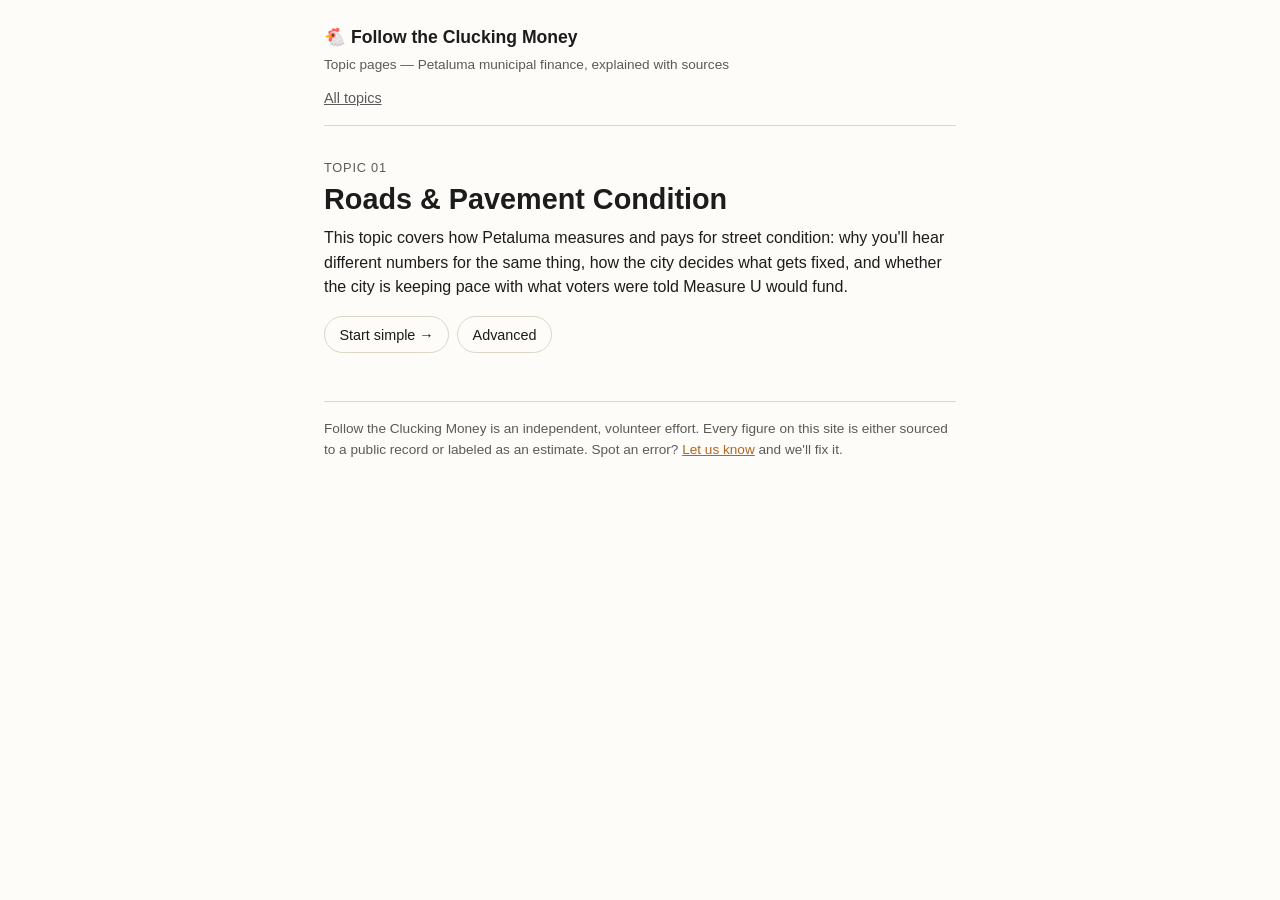
==== roads/index.html @ aefa9249 "Scaffold roads topic page (start-simple + advanced)" ====
<!DOCTYPE html>
<html lang="en">
<head>
<meta charset="UTF-8">
<meta name="viewport" content="width=device-width, initial-scale=1">
<title>Roads &amp; Pavement Condition — Follow the Clucking Money</title>
<meta name="description" content="Petaluma's road and pavement-condition finances, explained with sources.">
<link rel="stylesheet" href="../assets/style.css">
</head>
<body>
<div class="page">

  <header class="site-header">
    <a class="brand" href="../index.html">🐔 Follow the Clucking Money</a>
    <span class="kicker">Topic pages — Petaluma municipal finance, explained with sources</span>
    <nav class="crumbs"><a href="../index.html">All topics</a></nav>
  </header>

  <main>
    <div class="topic-label">Topic 01</div>
    <h1>Roads &amp; Pavement Condition</h1>

    <p>
      This topic covers how Petaluma measures and pays for street condition:
      why you'll hear different numbers for the same thing, how the city
      decides what gets fixed, and whether the city is keeping pace with
      what voters were told Measure U would fund.
    </p>

    <div class="version-toggle">
      <a href="start-simple.html">Start simple →</a>
      <a href="advanced.html">Advanced</a>
    </div>

    <!-- ============================================================
         Optional: short outline / table of contents for this topic,
         mirroring the section list in start-simple.html and
         advanced.html, once that content exists.
    ============================================================= -->

  </main>

  <footer class="site-footer">
    <p>
      Follow the Clucking Money is an independent, volunteer effort.
      Every figure on this site is either sourced to a public record or
      labeled as an estimate. Spot an error?
      <a href="[SOURCE: contact link/email]">Let us know</a> and we'll fix it.
    </p>
  </footer>

</div>
</body>
</html>
---- assets/style.css ----
/* Follow the Clucking Money — shared site styles
   Plain CSS, no framework. Keep it simple enough that anyone
   can open this file and tweak a color or spacing value. */

:root {
  --bg: #fdfcf9;
  --bg-alt: #f4f1ea;
  --text: #1c1c1c;
  --text-muted: #5a5a5a;
  --accent: #b3651e;
  --border: #ddd6c8;
  --max-width: 42rem;
}

@media (prefers-color-scheme: dark) {
  :root {
    --bg: #16171a;
    --bg-alt: #1e2024;
    --text: #eceae5;
    --text-muted: #a7a49b;
    --accent: #e0985a;
    --border: #33353a;
  }
}

* {
  box-sizing: border-box;
}

html {
  -webkit-text-size-adjust: 100%;
}

body {
  margin: 0;
  padding: 0;
  background: var(--bg);
  color: var(--text);
  font-family: -apple-system, BlinkMacSystemFont, "Segoe UI", Helvetica, Arial, sans-serif;
  line-height: 1.55;
}

/* ---- Layout ---- */

.page {
  max-width: var(--max-width);
  margin: 0 auto;
  padding: 1.5rem 1.25rem 4rem;
}

header.site-header {
  border-bottom: 1px solid var(--border);
  margin-bottom: 2rem;
  padding-bottom: 1rem;
}

header.site-header .brand {
  font-weight: 700;
  font-size: 1.1rem;
  text-decoration: none;
  color: var(--text);
}

header.site-header .kicker {
  display: block;
  font-size: 0.85rem;
  color: var(--text-muted);
  margin-top: 0.15rem;
}

nav.crumbs {
  margin-top: 0.75rem;
  font-size: 0.9rem;
}

nav.crumbs a {
  color: var(--text-muted);
}

/* ---- Typography ---- */

h1, h2, h3, h4 {
  line-height: 1.25;
  font-weight: 700;
}

h1 {
  font-size: 1.8rem;
  margin: 0 0 0.5rem;
}

h2 {
  font-size: 1.3rem;
  margin: 2.25rem 0 0.75rem;
}

h3 {
  font-size: 1.05rem;
  margin: 1.5rem 0 0.5rem;
}

p {
  margin: 0 0 1rem;
}

a {
  color: var(--accent);
}

.topic-label {
  text-transform: uppercase;
  letter-spacing: 0.06em;
  font-size: 0.8rem;
  color: var(--text-muted);
  margin-bottom: 0.25rem;
}

hr.divider {
  border: none;
  border-top: 1px solid var(--border);
  margin: 2.5rem 0;
}

/* ---- Stat callouts ---- */

.stats {
  display: flex;
  flex-wrap: wrap;
  gap: 1rem;
  margin: 1.5rem 0;
}

.stat {
  flex: 1 1 12rem;
  background: var(--bg-alt);
  border: 1px solid var(--border);
  border-radius: 6px;
  padding: 1rem;
}

.stat .value {
  font-size: 1.6rem;
  font-weight: 700;
  color: var(--accent);
  display: block;
}

.stat .label {
  font-size: 0.9rem;
  color: var(--text-muted);
}

/* ---- Q&A / challenge blocks ---- */

.challenge {
  background: var(--bg-alt);
  border-left: 3px solid var(--accent);
  padding: 1rem 1.25rem;
  margin: 1.5rem 0;
  border-radius: 0 6px 6px 0;
}

.challenge .question {
  font-weight: 700;
  margin-bottom: 0.5rem;
}

/* ---- Tables ---- */

table {
  width: 100%;
  border-collapse: collapse;
  margin: 1rem 0 1.5rem;
  font-size: 0.95rem;
}

th, td {
  text-align: left;
  padding: 0.5rem 0.6rem;
  border-bottom: 1px solid var(--border);
}

th {
  color: var(--text-muted);
  font-weight: 600;
}

/* ---- Buttons / nav links between versions ---- */

.version-toggle {
  display: flex;
  gap: 0.5rem;
  margin: 1rem 0 0.5rem;
}

.version-toggle a {
  display: inline-block;
  padding: 0.4rem 0.9rem;
  border: 1px solid var(--border);
  border-radius: 999px;
  text-decoration: none;
  font-size: 0.9rem;
  color: var(--text);
}

.version-toggle a.active {
  background: var(--accent);
  border-color: var(--accent);
  color: #fff;
}

/* ---- Topic index cards (landing pages) ---- */

.topic-card {
  border: 1px solid var(--border);
  border-radius: 6px;
  padding: 1.25rem;
  margin-bottom: 1rem;
}

.topic-card h3 {
  margin-top: 0;
}

.topic-card .links {
  margin-top: 0.75rem;
  font-size: 0.9rem;
}

.topic-card .links a {
  margin-right: 1rem;
}

/* ---- Source placeholders ---- */

.source {
  font-size: 0.85rem;
  color: var(--text-muted);
  font-style: italic;
}

/* ---- Footer ---- */

footer.site-footer {
  border-top: 1px solid var(--border);
  margin-top: 3rem;
  padding-top: 1rem;
  font-size: 0.85rem;
  color: var(--text-muted);
}

@media (max-width: 480px) {
  h1 {
    font-size: 1.5rem;
  }
  .stats {
    flex-direction: column;
  }
}
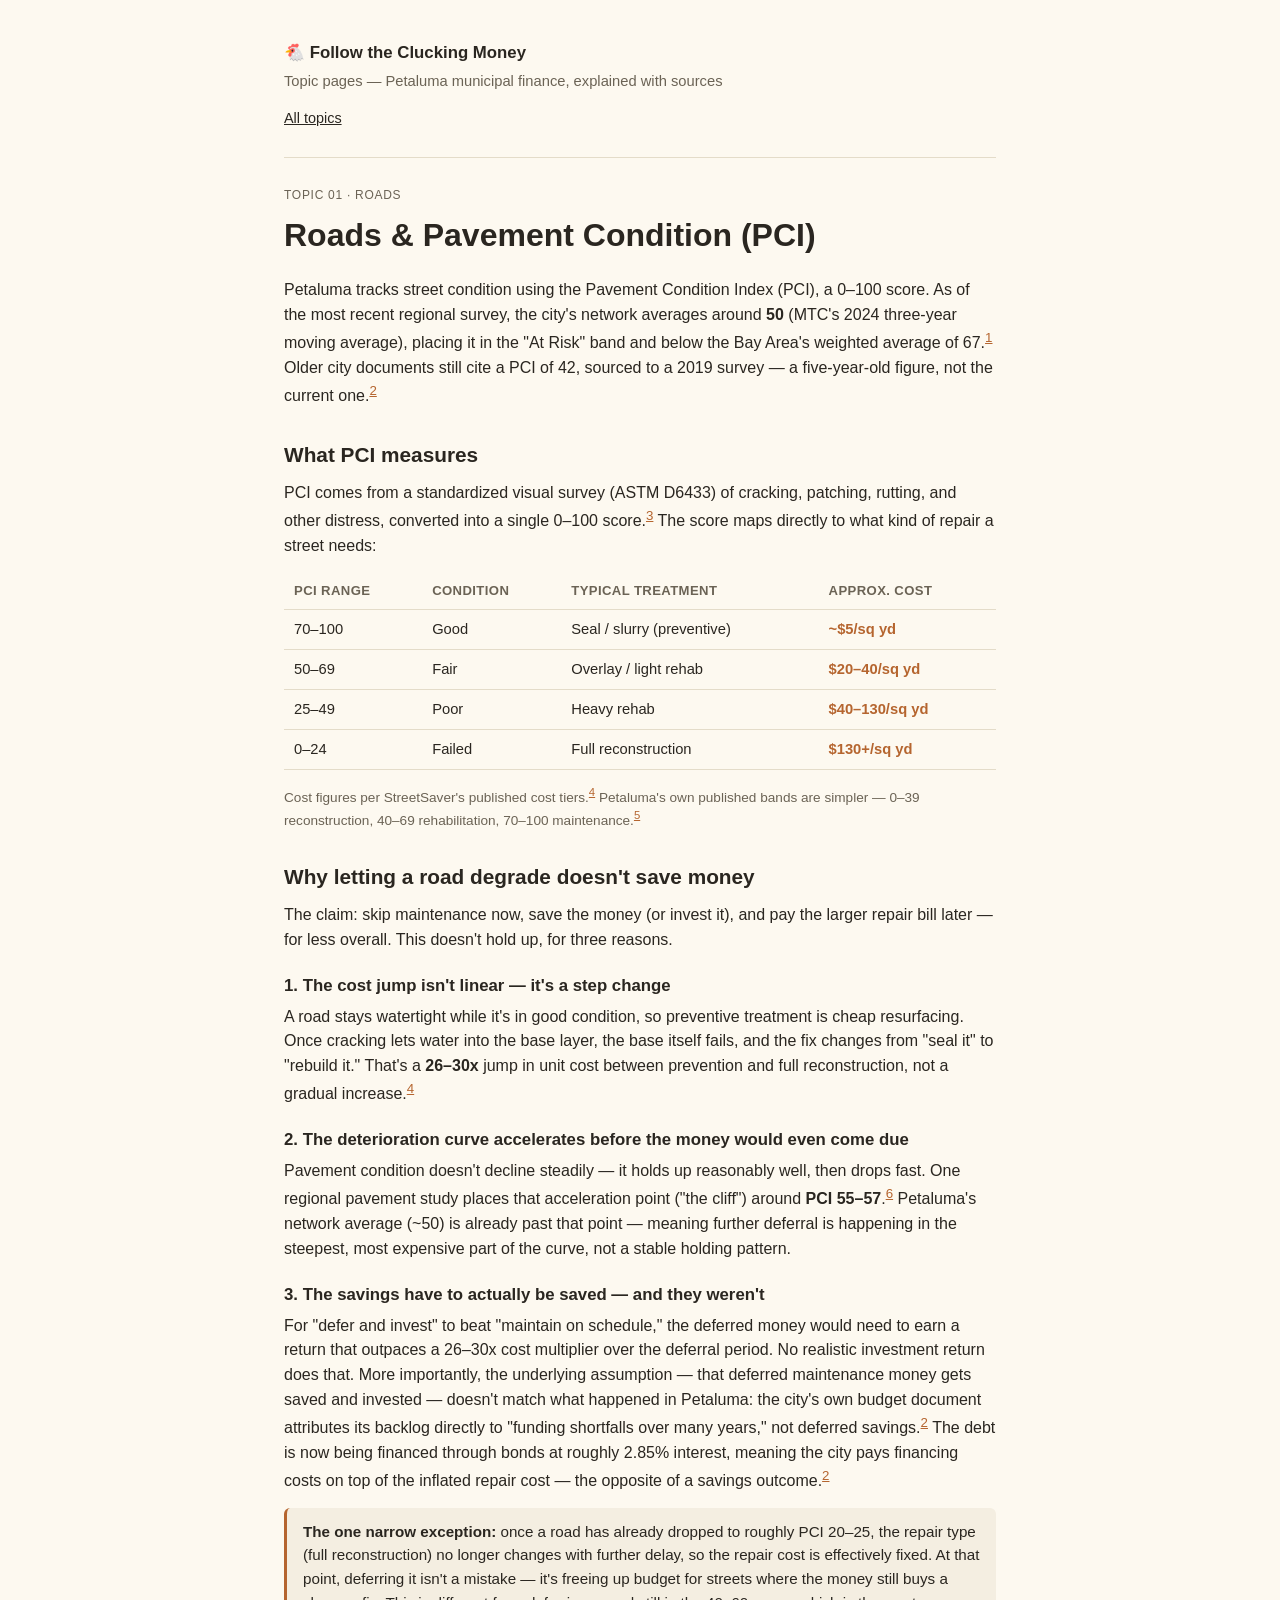
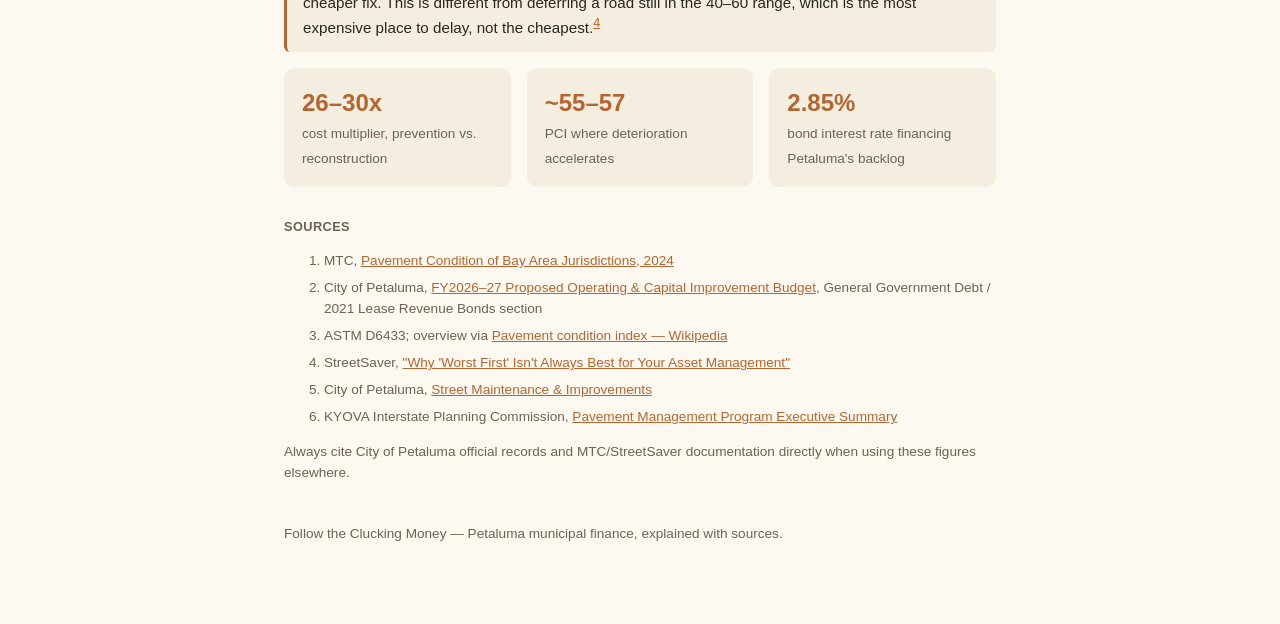
==== commit 147d3801: "Replace roads overview with drafted PCI content and sources" ====
--- a/roads/index.html
+++ b/roads/index.html
@@ -2,52 +2,153 @@
 <html lang="en">
 <head>
 <meta charset="UTF-8">
-<meta name="viewport" content="width=device-width, initial-scale=1">
-<title>Roads &amp; Pavement Condition — Follow the Clucking Money</title>
-<meta name="description" content="Petaluma's road and pavement-condition finances, explained with sources.">
-<link rel="stylesheet" href="../assets/style.css">
+<meta name="viewport" content="width=device-width, initial-scale=1.0">
+<title>Roads &amp; PCI — Follow the Clucking Money</title>
+<style>
+  :root {
+    --bg: #fdf9f0;
+    --card: #f4eee1;
+    --ink: #2a2620;
+    --sub: #6b6355;
+    --accent: #b5652f;
+    --line: #e4dcc9;
+  }
+  * { box-sizing: border-box; }
+  body {
+    margin: 0;
+    background: var(--bg);
+    color: var(--ink);
+    font-family: -apple-system, "Segoe UI", Helvetica, Arial, sans-serif;
+    line-height: 1.55;
+  }
+  .wrap { max-width: 760px; margin: 0 auto; padding: 40px 24px 80px; }
+  header.site {
+    font-weight: 700;
+    font-size: 1.05rem;
+    margin-bottom: 4px;
+  }
+  .tagline { color: var(--sub); font-size: 0.92rem; margin-bottom: 14px; }
+  nav.top { font-size: 0.9rem; margin-bottom: 24px; }
+  nav.top a { color: var(--ink); }
+  hr { border: none; border-top: 1px solid var(--line); margin: 28px 0; }
+  .eyebrow {
+    text-transform: uppercase;
+    letter-spacing: 0.06em;
+    font-size: 0.75rem;
+    color: var(--sub);
+    margin-bottom: 6px;
+  }
+  h1 { font-size: 2rem; margin: 0 0 18px; }
+  h2 { font-size: 1.3rem; margin: 0 0 10px; }
+  h3 { font-size: 1.05rem; margin: 20px 0 6px; }
+  p { margin: 0 0 14px; }
+  section { margin-bottom: 30px; }
+  .stat-row { display: flex; gap: 16px; flex-wrap: wrap; margin: 16px 0; }
+  .stat {
+    background: var(--card);
+    border-radius: 10px;
+    padding: 16px 18px;
+    flex: 1 1 200px;
+  }
+  .stat .num { color: var(--accent); font-weight: 700; font-size: 1.5rem; display: block; }
+  .stat .label { font-size: 0.85rem; color: var(--sub); margin-top: 2px; }
+  table {
+    width: 100%;
+    border-collapse: collapse;
+    margin: 14px 0;
+    font-size: 0.92rem;
+  }
+  th, td {
+    text-align: left;
+    padding: 8px 10px;
+    border-bottom: 1px solid var(--line);
+  }
+  th { color: var(--sub); font-weight: 600; font-size: 0.82rem; text-transform: uppercase; letter-spacing: 0.03em; }
+  td.num { color: var(--accent); font-weight: 700; }
+  .callout {
+    background: var(--card);
+    border-left: 3px solid var(--accent);
+    border-radius: 6px;
+    padding: 12px 16px;
+    font-size: 0.95rem;
+    margin: 14px 0;
+  }
+  .sources {
+    font-size: 0.85rem;
+    color: var(--sub);
+  }
+  .sources li { margin-bottom: 6px; }
+  a { color: var(--accent); }
+  footer { margin-top: 40px; font-size: 0.85rem; color: var(--sub); }
+</style>
 </head>
 <body>
-<div class="page">
+<div class="wrap">
 
-  <header class="site-header">
-    <a class="brand" href="../index.html">🐔 Follow the Clucking Money</a>
-    <span class="kicker">Topic pages — Petaluma municipal finance, explained with sources</span>
-    <nav class="crumbs"><a href="../index.html">All topics</a></nav>
-  </header>
+<header class="site">🐔 Follow the Clucking Money</header>
+<div class="tagline">Topic pages — Petaluma municipal finance, explained with sources</div>
+<nav class="top"><a href="../index.html">All topics</a></nav>
 
-  <main>
-    <div class="topic-label">Topic 01</div>
-    <h1>Roads &amp; Pavement Condition</h1>
+<hr>
 
-    <p>
-      This topic covers how Petaluma measures and pays for street condition:
-      why you'll hear different numbers for the same thing, how the city
-      decides what gets fixed, and whether the city is keeping pace with
-      what voters were told Measure U would fund.
-    </p>
+<div class="eyebrow">Topic 01 · Roads</div>
+<h1>Roads &amp; Pavement Condition (PCI)</h1>
 
-    <div class="version-toggle">
-      <a href="start-simple.html">Start simple →</a>
-      <a href="advanced.html">Advanced</a>
-    </div>
+<section>
+<p>Petaluma tracks street condition using the Pavement Condition Index (PCI), a 0–100 score. As of the most recent regional survey, the city's network averages around <strong>50</strong> (MTC's 2024 three-year moving average), placing it in the "At Risk" band and below the Bay Area's weighted average of 67.<sup><a href="#src1">1</a></sup> Older city documents still cite a PCI of 42, sourced to a 2019 survey — a five-year-old figure, not the current one.<sup><a href="#src2">2</a></sup></p>
+</section>
 
-    <!-- ============================================================
-         Optional: short outline / table of contents for this topic,
-         mirroring the section list in start-simple.html and
-         advanced.html, once that content exists.
-    ============================================================= -->
+<section>
+<h2>What PCI measures</h2>
+<p>PCI comes from a standardized visual survey (ASTM D6433) of cracking, patching, rutting, and other distress, converted into a single 0–100 score.<sup><a href="#src3">3</a></sup> The score maps directly to what kind of repair a street needs:</p>
+<table>
+<tr><th>PCI range</th><th>Condition</th><th>Typical treatment</th><th>Approx. cost</th></tr>
+<tr><td>70–100</td><td>Good</td><td>Seal / slurry (preventive)</td><td class="num">~$5/sq yd</td></tr>
+<tr><td>50–69</td><td>Fair</td><td>Overlay / light rehab</td><td class="num">$20–40/sq yd</td></tr>
+<tr><td>25–49</td><td>Poor</td><td>Heavy rehab</td><td class="num">$40–130/sq yd</td></tr>
+<tr><td>0–24</td><td>Failed</td><td>Full reconstruction</td><td class="num">$130+/sq yd</td></tr>
+</table>
+<p class="sources">Cost figures per StreetSaver's published cost tiers.<sup><a href="#src4">4</a></sup> Petaluma's own published bands are simpler — 0–39 reconstruction, 40–69 rehabilitation, 70–100 maintenance.<sup><a href="#src5">5</a></sup></p>
+</section>
 
-  </main>
+<section>
+<h2>Why letting a road degrade doesn't save money</h2>
+<p>The claim: skip maintenance now, save the money (or invest it), and pay the larger repair bill later — for less overall. This doesn't hold up, for three reasons.</p>
 
-  <footer class="site-footer">
-    <p>
-      Follow the Clucking Money is an independent, volunteer effort.
-      Every figure on this site is either sourced to a public record or
-      labeled as an estimate. Spot an error?
-      <a href="[SOURCE: contact link/email]">Let us know</a> and we'll fix it.
-    </p>
-  </footer>
+<h3>1. The cost jump isn't linear — it's a step change</h3>
+<p>A road stays watertight while it's in good condition, so preventive treatment is cheap resurfacing. Once cracking lets water into the base layer, the base itself fails, and the fix changes from "seal it" to "rebuild it." That's a <strong>26–30x</strong> jump in unit cost between prevention and full reconstruction, not a gradual increase.<sup><a href="#src4">4</a></sup></p>
+
+<h3>2. The deterioration curve accelerates before the money would even come due</h3>
+<p>Pavement condition doesn't decline steadily — it holds up reasonably well, then drops fast. One regional pavement study places that acceleration point ("the cliff") around <strong>PCI 55–57</strong>.<sup><a href="#src6">6</a></sup> Petaluma's network average (~50) is already past that point — meaning further deferral is happening in the steepest, most expensive part of the curve, not a stable holding pattern.</p>
+
+<h3>3. The savings have to actually be saved — and they weren't</h3>
+<p>For "defer and invest" to beat "maintain on schedule," the deferred money would need to earn a return that outpaces a 26–30x cost multiplier over the deferral period. No realistic investment return does that. More importantly, the underlying assumption — that deferred maintenance money gets saved and invested — doesn't match what happened in Petaluma: the city's own budget document attributes its backlog directly to "funding shortfalls over many years," not deferred savings.<sup><a href="#src2">2</a></sup> The debt is now being financed through bonds at roughly 2.85% interest, meaning the city pays financing costs on top of the inflated repair cost — the opposite of a savings outcome.<sup><a href="#src2">2</a></sup></p>
+
+<div class="callout">
+<strong>The one narrow exception:</strong> once a road has already dropped to roughly PCI 20–25, the repair type (full reconstruction) no longer changes with further delay, so the repair cost is effectively fixed. At that point, deferring it isn't a mistake — it's freeing up budget for streets where the money still buys a cheaper fix. This is different from deferring a road still in the 40–60 range, which is the most expensive place to delay, not the cheapest.<sup><a href="#src4">4</a></sup>
+</div>
+
+<div class="stat-row">
+<div class="stat"><span class="num">26–30x</span><span class="label">cost multiplier, prevention vs. reconstruction</span></div>
+<div class="stat"><span class="num">~55–57</span><span class="label">PCI where deterioration accelerates</span></div>
+<div class="stat"><span class="num">2.85%</span><span class="label">bond interest rate financing Petaluma's backlog</span></div>
+</div>
+</section>
+
+<section>
+<h3 class="sources" style="text-transform:uppercase;letter-spacing:.03em;font-size:.8rem;color:var(--sub);margin-bottom:8px;">Sources</h3>
+<ol class="sources">
+<li id="src1">MTC, <a href="https://mtc.ca.gov/sites/default/files/documents/2025-11/%20PCI_table_2024_data_11-10-2025.pdf" target="_blank" rel="noopener">Pavement Condition of Bay Area Jurisdictions, 2024</a></li>
+<li id="src2">City of Petaluma, <a href="https://storage.googleapis.com/proudcity/petalumaca/2026/05/2cb09049-fy-2026-2027-city-of-petaluma-proposed-operating-and-capital-improvement-budget.pdf" target="_blank" rel="noopener">FY2026–27 Proposed Operating &amp; Capital Improvement Budget</a>, General Government Debt / 2021 Lease Revenue Bonds section</li>
+<li id="src3">ASTM D6433; overview via <a href="https://en.wikipedia.org/wiki/Pavement_condition_index" target="_blank" rel="noopener">Pavement condition index — Wikipedia</a></li>
+<li id="src4">StreetSaver, <a href="https://streetsaver.com/pavement-management-programs-part-1-why-worst-first-isnt-always-best-for-your-asset-management/" target="_blank" rel="noopener">"Why 'Worst First' Isn't Always Best for Your Asset Management"</a></li>
+<li id="src5">City of Petaluma, <a href="https://cityofpetaluma.org/street-pavement/" target="_blank" rel="noopener">Street Maintenance &amp; Improvements</a></li>
+<li id="src6">KYOVA Interstate Planning Commission, <a href="https://kyovaipc.org/Executive_Summary_DRAFT_KYOVA_Pavement_Management_7_12_19.pdf" target="_blank" rel="noopener">Pavement Management Program Executive Summary</a></li>
+</ol>
+<p class="sources" style="margin-top:10px;">Always cite City of Petaluma official records and MTC/StreetSaver documentation directly when using these figures elsewhere.</p>
+</section>
+
+<footer>Follow the Clucking Money — Petaluma municipal finance, explained with sources.</footer>
 
 </div>
 </body>
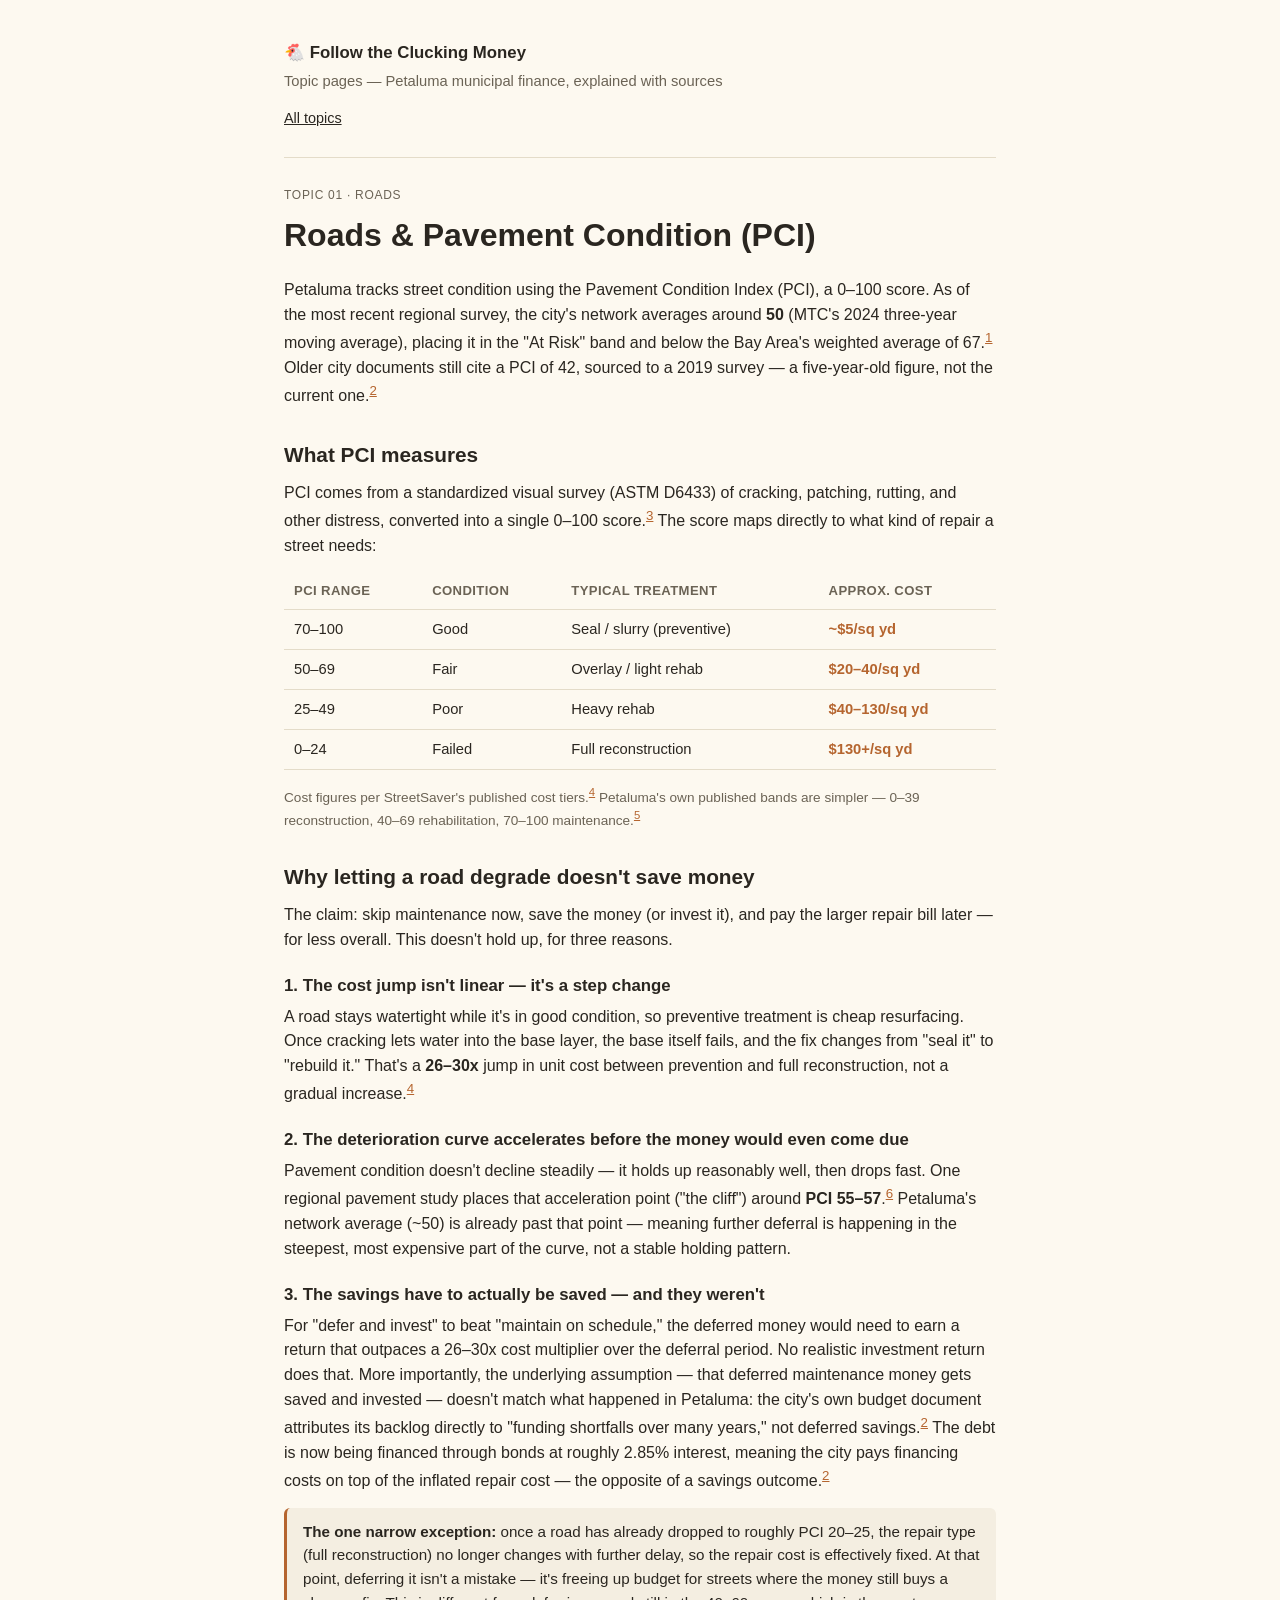
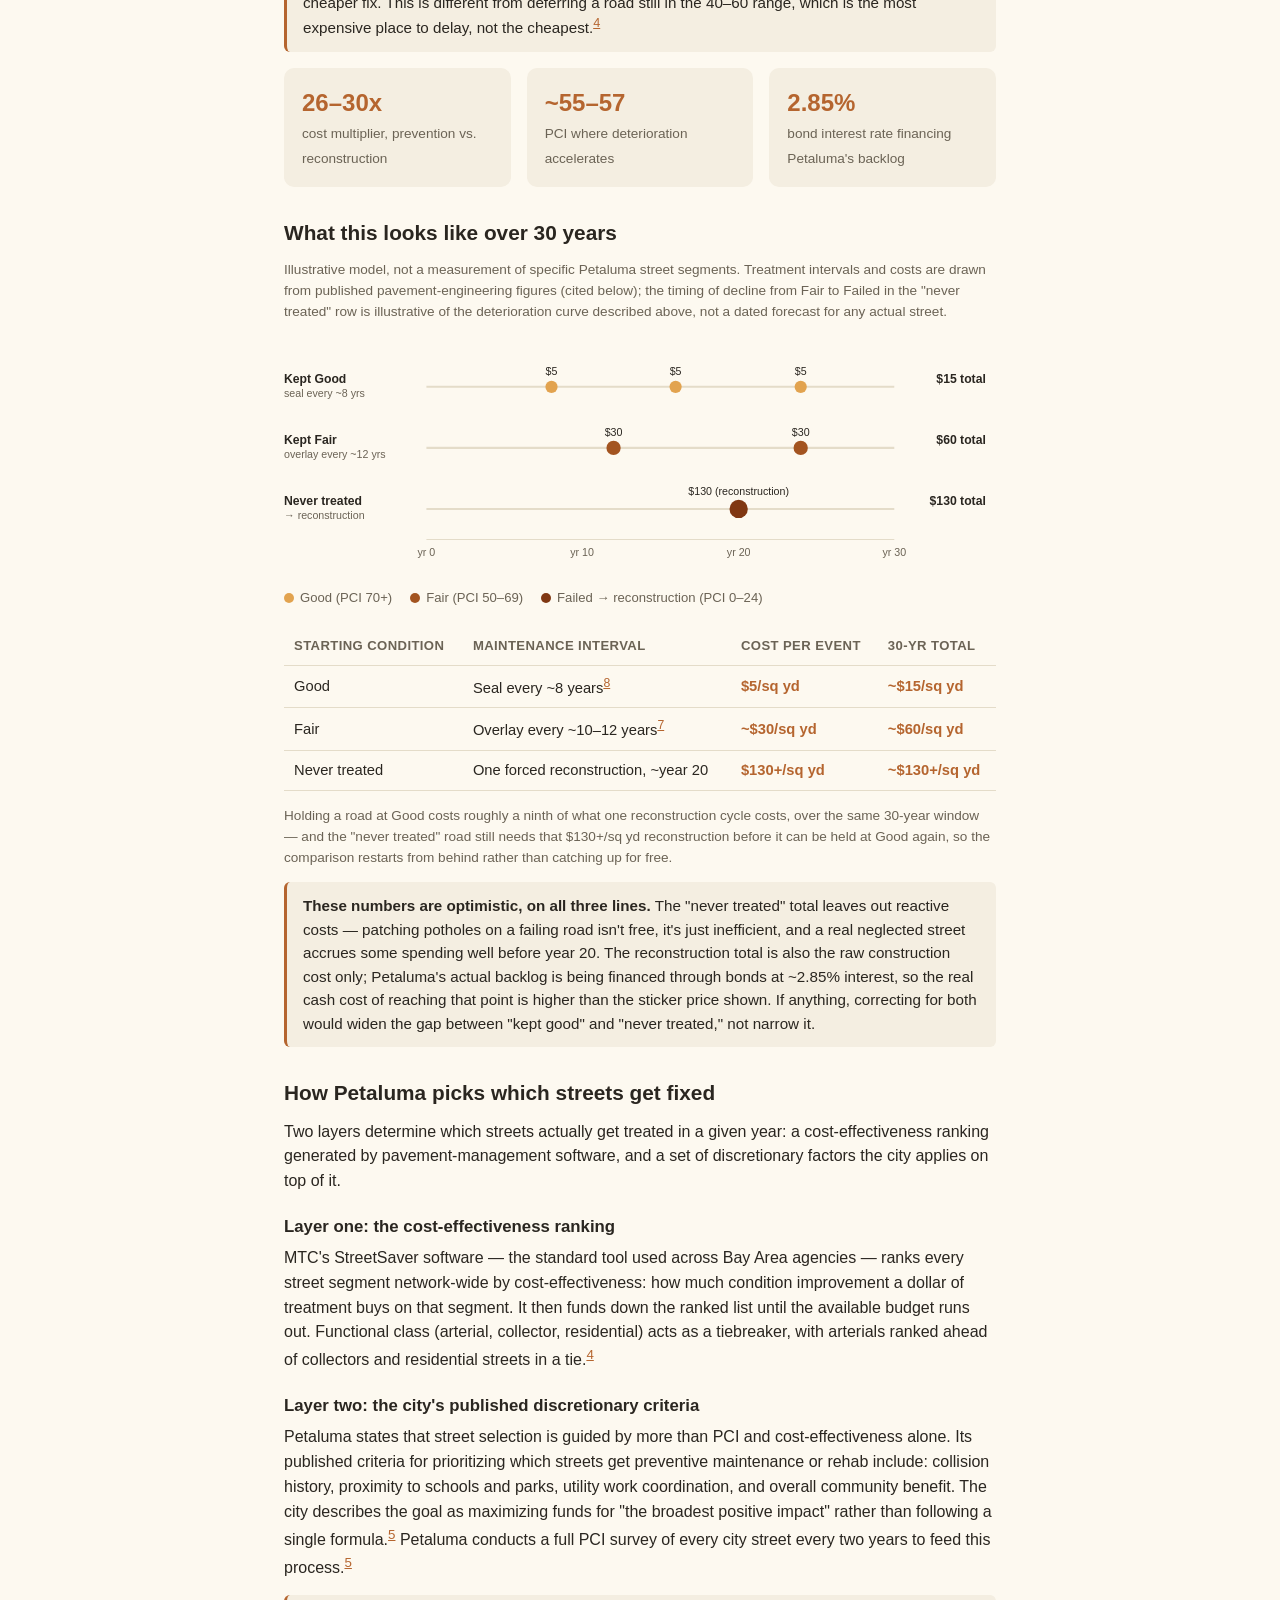
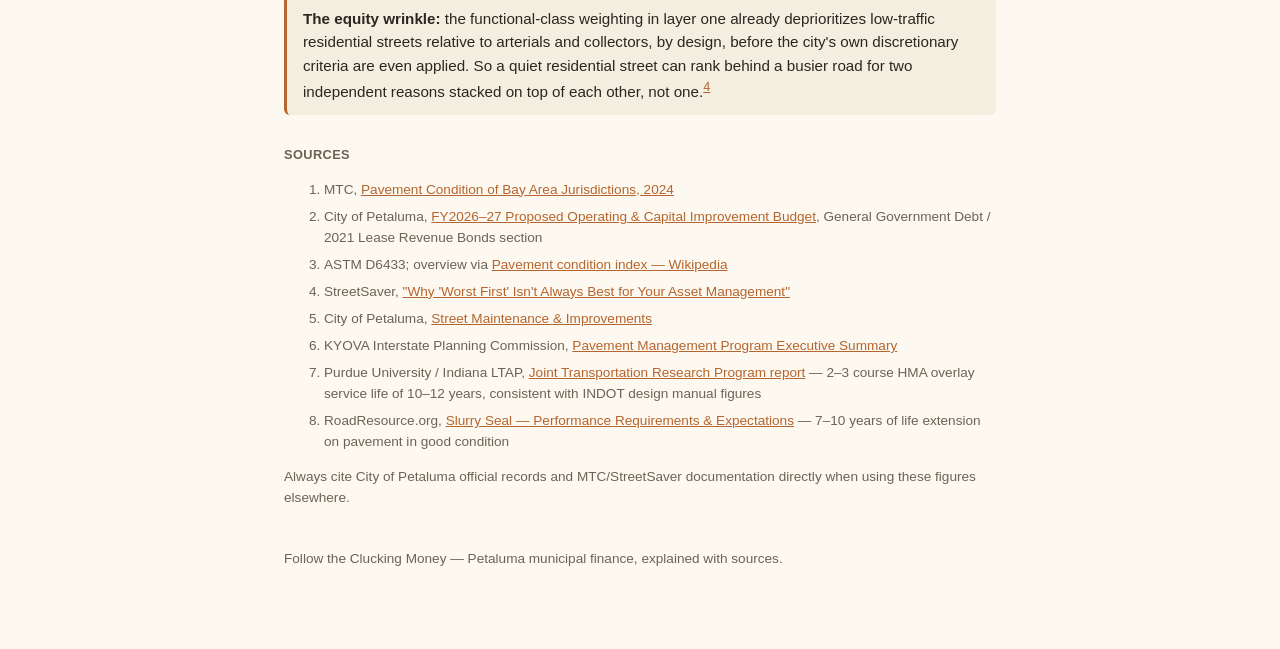
==== commit d382a47f: "Consolidate roads topic into single page; add .gitignore for .DS_Store" ====
--- a/roads/index.html
+++ b/roads/index.html
@@ -80,6 +80,15 @@
   .sources li { margin-bottom: 6px; }
   a { color: var(--accent); }
   footer { margin-top: 40px; font-size: 0.85rem; color: var(--sub); }
+  .timeline-note {
+    font-size: 0.85rem;
+    color: var(--sub);
+    margin-bottom: 14px;
+  }
+  .chart-wrap { overflow-x: auto; margin: 10px 0 18px; }
+  .chart-wrap svg { width: 100%; height: auto; min-width: 560px; display: block; }
+  .legend-row { display: flex; gap: 18px; flex-wrap: wrap; font-size: 0.82rem; color: var(--sub); margin: 4px 0 20px; }
+  .legend-row .dot { display: inline-block; width: 10px; height: 10px; border-radius: 50%; margin-right: 6px; vertical-align: middle; }
 </style>
 </head>
 <body>
@@ -136,6 +145,90 @@
 </section>
 
 <section>
+<h2>What this looks like over 30 years</h2>
+<p class="timeline-note">Illustrative model, not a measurement of specific Petaluma street segments. Treatment intervals and costs are drawn from published pavement-engineering figures (cited below); the timing of decline from Fair to Failed in the "never treated" row is illustrative of the deterioration curve described above, not a dated forecast for any actual street.</p>
+
+<div class="chart-wrap">
+<svg viewBox="0 0 700 230" role="img" aria-label="Timeline chart comparing cumulative cost per square yard over 30 years for a road kept Good, a road kept Fair, and a road left untreated until reconstruction.">
+  <!-- baselines -->
+  <line x1="140" y1="50"  x2="600" y2="50"  stroke="#e4dcc9" stroke-width="2"/>
+  <line x1="140" y1="110" x2="600" y2="110" stroke="#e4dcc9" stroke-width="2"/>
+  <line x1="140" y1="170" x2="600" y2="170" stroke="#e4dcc9" stroke-width="2"/>
+
+  <!-- row labels -->
+  <text x="0" y="46"  font-size="12" fill="#2a2620" font-weight="600">Kept Good</text>
+  <text x="0" y="60"  font-size="10.5" fill="#6b6355">seal every ~8 yrs</text>
+  <text x="0" y="106" font-size="12" fill="#2a2620" font-weight="600">Kept Fair</text>
+  <text x="0" y="120" font-size="10.5" fill="#6b6355">overlay every ~12 yrs</text>
+  <text x="0" y="166" font-size="12" fill="#2a2620" font-weight="600">Never treated</text>
+  <text x="0" y="180" font-size="10.5" fill="#6b6355">→ reconstruction</text>
+
+  <!-- Good row: treatments at yr 8, 16, 24 -->
+  <circle cx="263" cy="50" r="6" fill="#e2a34f"/>
+  <circle cx="385" cy="50" r="6" fill="#e2a34f"/>
+  <circle cx="508" cy="50" r="6" fill="#e2a34f"/>
+  <text x="263" y="38" font-size="10.5" fill="#2a2620" text-anchor="middle">$5</text>
+  <text x="385" y="38" font-size="10.5" fill="#2a2620" text-anchor="middle">$5</text>
+  <text x="508" y="38" font-size="10.5" fill="#2a2620" text-anchor="middle">$5</text>
+
+  <!-- Fair row: treatments at yr 12, 24 -->
+  <circle cx="324" cy="110" r="7" fill="#a35420"/>
+  <circle cx="508" cy="110" r="7" fill="#a35420"/>
+  <text x="324" y="98" font-size="10.5" fill="#2a2620" text-anchor="middle">$30</text>
+  <text x="508" y="98" font-size="10.5" fill="#2a2620" text-anchor="middle">$30</text>
+
+  <!-- Neglected row: one reconstruction at yr ~20 -->
+  <circle cx="447" cy="170" r="9" fill="#803712"/>
+  <text x="447" y="156" font-size="10.5" fill="#2a2620" text-anchor="middle">$130 (reconstruction)</text>
+
+  <!-- year axis -->
+  <line x1="140" y1="200" x2="600" y2="200" stroke="#e4dcc9" stroke-width="1"/>
+  <text x="140" y="216" font-size="10.5" fill="#6b6355" text-anchor="middle">yr 0</text>
+  <text x="293" y="216" font-size="10.5" fill="#6b6355" text-anchor="middle">yr 10</text>
+  <text x="447" y="216" font-size="10.5" fill="#6b6355" text-anchor="middle">yr 20</text>
+  <text x="600" y="216" font-size="10.5" fill="#6b6355" text-anchor="middle">yr 30</text>
+
+  <!-- totals -->
+  <text x="690" y="46"  font-size="12" fill="#2a2620" font-weight="700" text-anchor="end">$15 total</text>
+  <text x="690" y="106" font-size="12" fill="#2a2620" font-weight="700" text-anchor="end">$60 total</text>
+  <text x="690" y="166" font-size="12" fill="#2a2620" font-weight="700" text-anchor="end">$130 total</text>
+</svg>
+</div>
+<div class="legend-row">
+  <span><span class="dot" style="background:#e2a34f"></span>Good (PCI 70+)</span>
+  <span><span class="dot" style="background:#a35420"></span>Fair (PCI 50–69)</span>
+  <span><span class="dot" style="background:#803712"></span>Failed → reconstruction (PCI 0–24)</span>
+</div>
+
+<table>
+<tr><th>Starting condition</th><th>Maintenance interval</th><th>Cost per event</th><th>30-yr total</th></tr>
+<tr><td>Good</td><td>Seal every ~8 years<sup><a href="#src8">8</a></sup></td><td class="num">$5/sq yd</td><td class="num">~$15/sq yd</td></tr>
+<tr><td>Fair</td><td>Overlay every ~10–12 years<sup><a href="#src7">7</a></sup></td><td class="num">~$30/sq yd</td><td class="num">~$60/sq yd</td></tr>
+<tr><td>Never treated</td><td>One forced reconstruction, ~year 20</td><td class="num">$130+/sq yd</td><td class="num">~$130+/sq yd</td></tr>
+</table>
+<p class="sources">Holding a road at Good costs roughly a ninth of what one reconstruction cycle costs, over the same 30-year window — and the "never treated" road still needs that $130+/sq yd reconstruction before it can be held at Good again, so the comparison restarts from behind rather than catching up for free.</p>
+
+<div class="callout">
+<strong>These numbers are optimistic, on all three lines.</strong> The "never treated" total leaves out reactive costs — patching potholes on a failing road isn't free, it's just inefficient, and a real neglected street accrues some spending well before year 20. The reconstruction total is also the raw construction cost only; Petaluma's actual backlog is being financed through bonds at ~2.85% interest, so the real cash cost of reaching that point is higher than the sticker price shown. If anything, correcting for both would widen the gap between "kept good" and "never treated," not narrow it.
+</div>
+</section>
+
+<section>
+<h2>How Petaluma picks which streets get fixed</h2>
+<p>Two layers determine which streets actually get treated in a given year: a cost-effectiveness ranking generated by pavement-management software, and a set of discretionary factors the city applies on top of it.</p>
+
+<h3>Layer one: the cost-effectiveness ranking</h3>
+<p>MTC's StreetSaver software — the standard tool used across Bay Area agencies — ranks every street segment network-wide by cost-effectiveness: how much condition improvement a dollar of treatment buys on that segment. It then funds down the ranked list until the available budget runs out. Functional class (arterial, collector, residential) acts as a tiebreaker, with arterials ranked ahead of collectors and residential streets in a tie.<sup><a href="#src4">4</a></sup></p>
+
+<h3>Layer two: the city's published discretionary criteria</h3>
+<p>Petaluma states that street selection is guided by more than PCI and cost-effectiveness alone. Its published criteria for prioritizing which streets get preventive maintenance or rehab include: collision history, proximity to schools and parks, utility work coordination, and overall community benefit. The city describes the goal as maximizing funds for "the broadest positive impact" rather than following a single formula.<sup><a href="#src5">5</a></sup> Petaluma conducts a full PCI survey of every city street every two years to feed this process.<sup><a href="#src5">5</a></sup></p>
+
+<div class="callout">
+<strong>The equity wrinkle:</strong> the functional-class weighting in layer one already deprioritizes low-traffic residential streets relative to arterials and collectors, by design, before the city's own discretionary criteria are even applied. So a quiet residential street can rank behind a busier road for two independent reasons stacked on top of each other, not one.<sup><a href="#src4">4</a></sup>
+</div>
+</section>
+
+<section>
 <h3 class="sources" style="text-transform:uppercase;letter-spacing:.03em;font-size:.8rem;color:var(--sub);margin-bottom:8px;">Sources</h3>
 <ol class="sources">
 <li id="src1">MTC, <a href="https://mtc.ca.gov/sites/default/files/documents/2025-11/%20PCI_table_2024_data_11-10-2025.pdf" target="_blank" rel="noopener">Pavement Condition of Bay Area Jurisdictions, 2024</a></li>
@@ -144,6 +237,8 @@
 <li id="src4">StreetSaver, <a href="https://streetsaver.com/pavement-management-programs-part-1-why-worst-first-isnt-always-best-for-your-asset-management/" target="_blank" rel="noopener">"Why 'Worst First' Isn't Always Best for Your Asset Management"</a></li>
 <li id="src5">City of Petaluma, <a href="https://cityofpetaluma.org/street-pavement/" target="_blank" rel="noopener">Street Maintenance &amp; Improvements</a></li>
 <li id="src6">KYOVA Interstate Planning Commission, <a href="https://kyovaipc.org/Executive_Summary_DRAFT_KYOVA_Pavement_Management_7_12_19.pdf" target="_blank" rel="noopener">Pavement Management Program Executive Summary</a></li>
+<li id="src7">Purdue University / Indiana LTAP, <a href="https://docs.lib.purdue.edu/jtrp/1150" target="_blank" rel="noopener">Joint Transportation Research Program report</a> — 2–3 course HMA overlay service life of 10–12 years, consistent with INDOT design manual figures</li>
+<li id="src8">RoadResource.org, <a href="https://roadresource.org/treatment_resources/slurry_seal/about_expectations" target="_blank" rel="noopener">Slurry Seal — Performance Requirements &amp; Expectations</a> — 7–10 years of life extension on pavement in good condition</li>
 </ol>
 <p class="sources" style="margin-top:10px;">Always cite City of Petaluma official records and MTC/StreetSaver documentation directly when using these figures elsewhere.</p>
 </section>
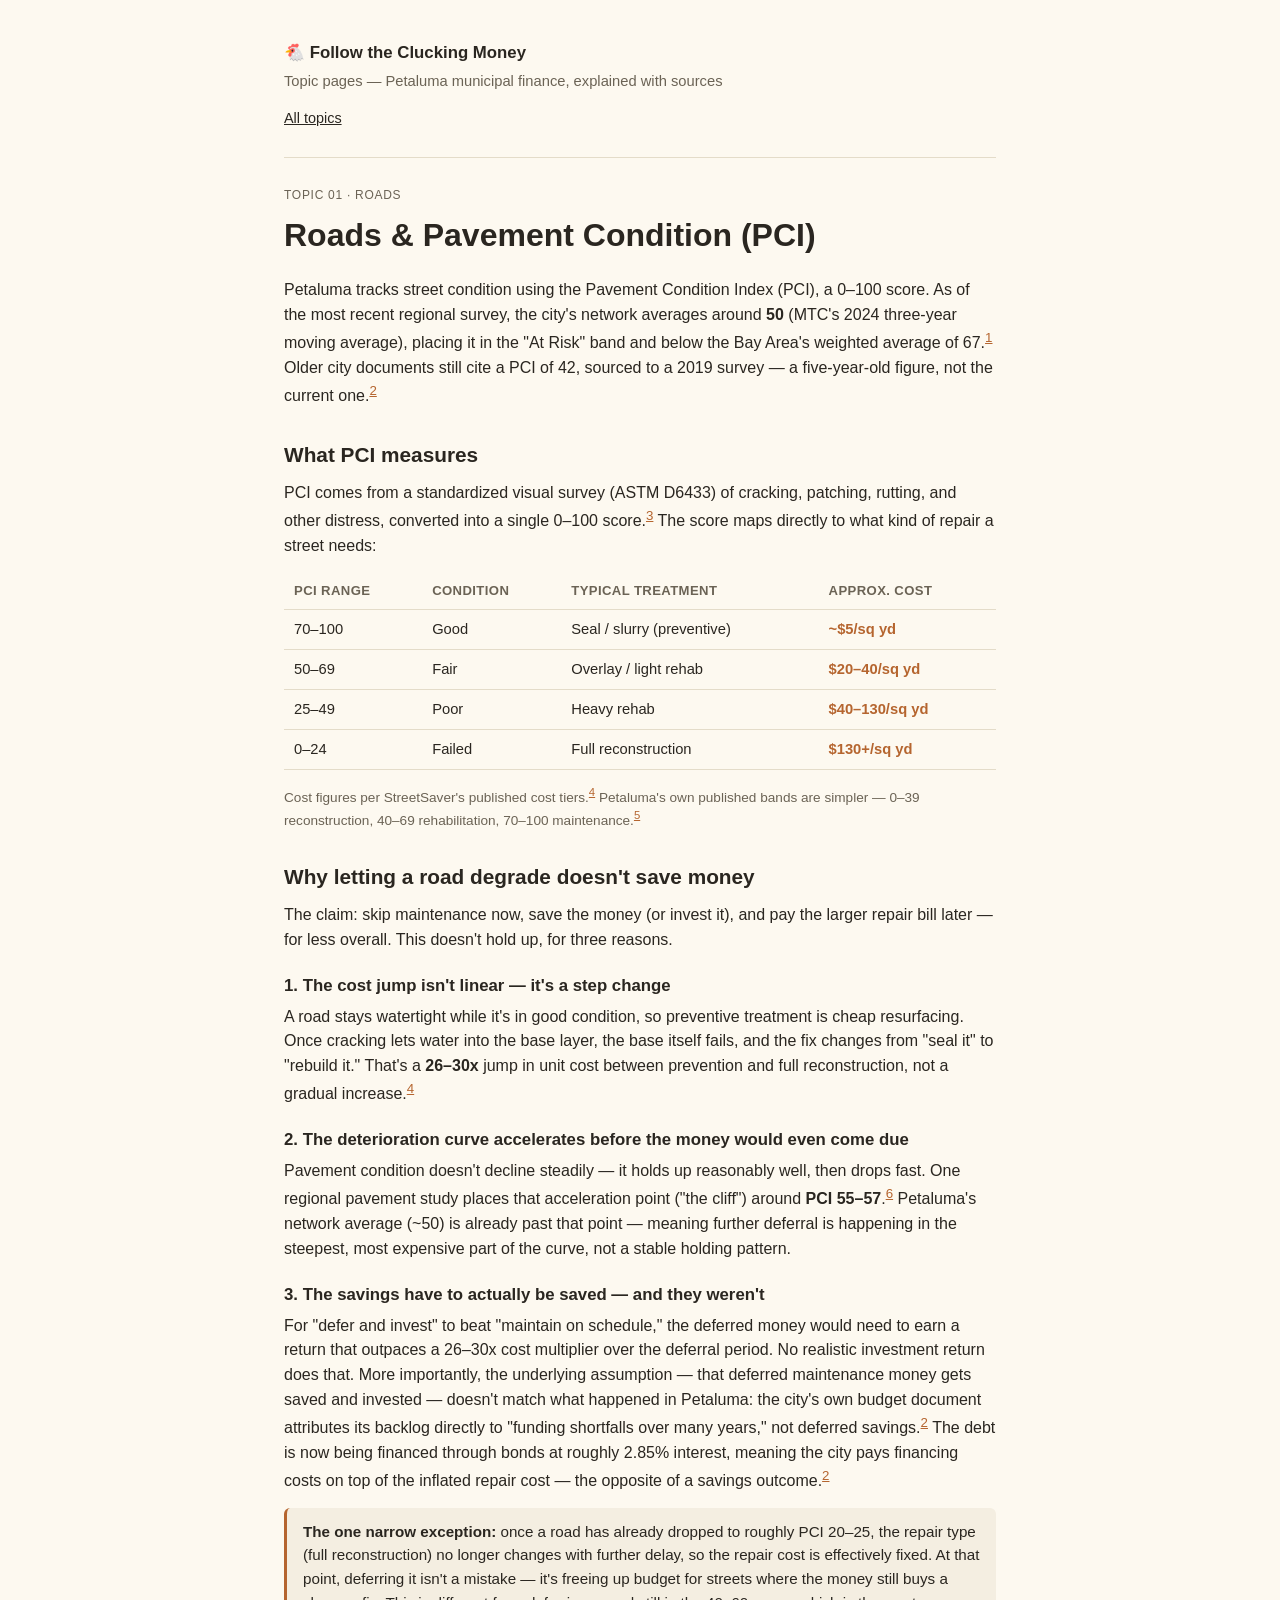
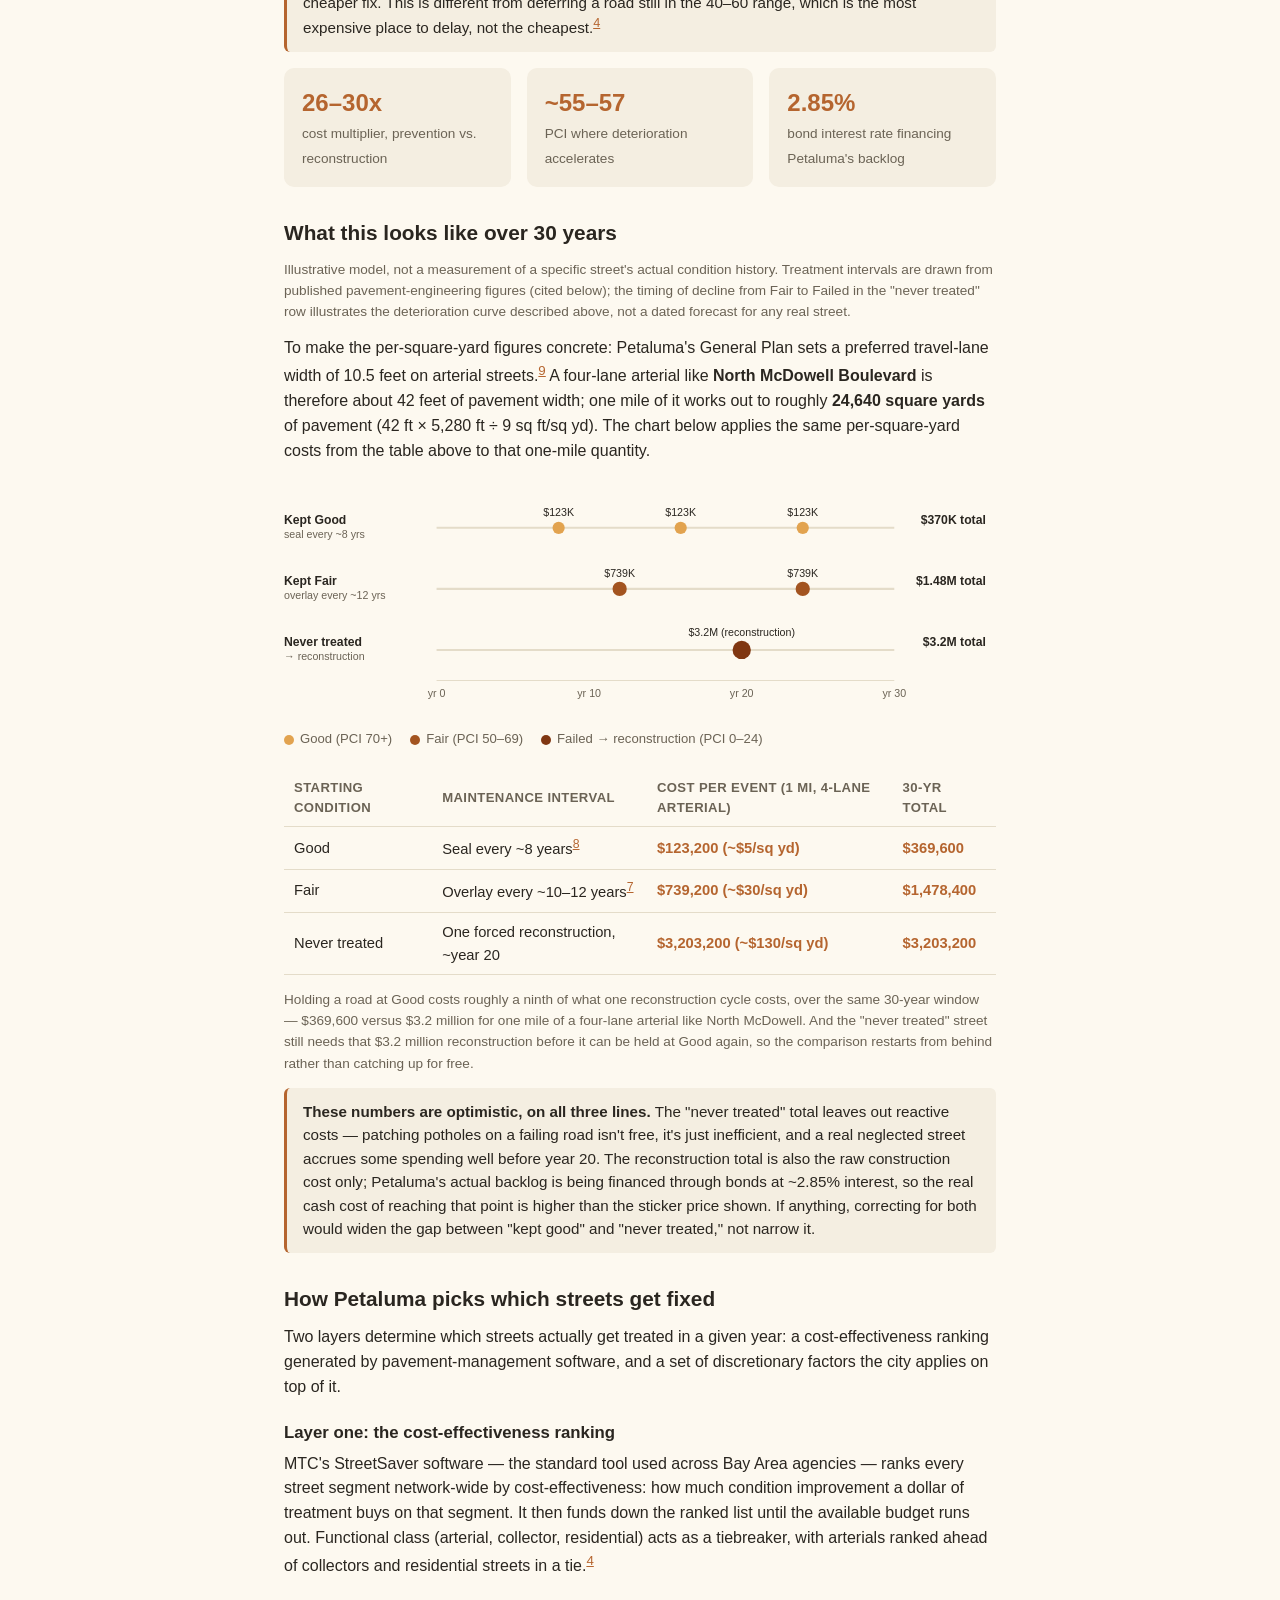
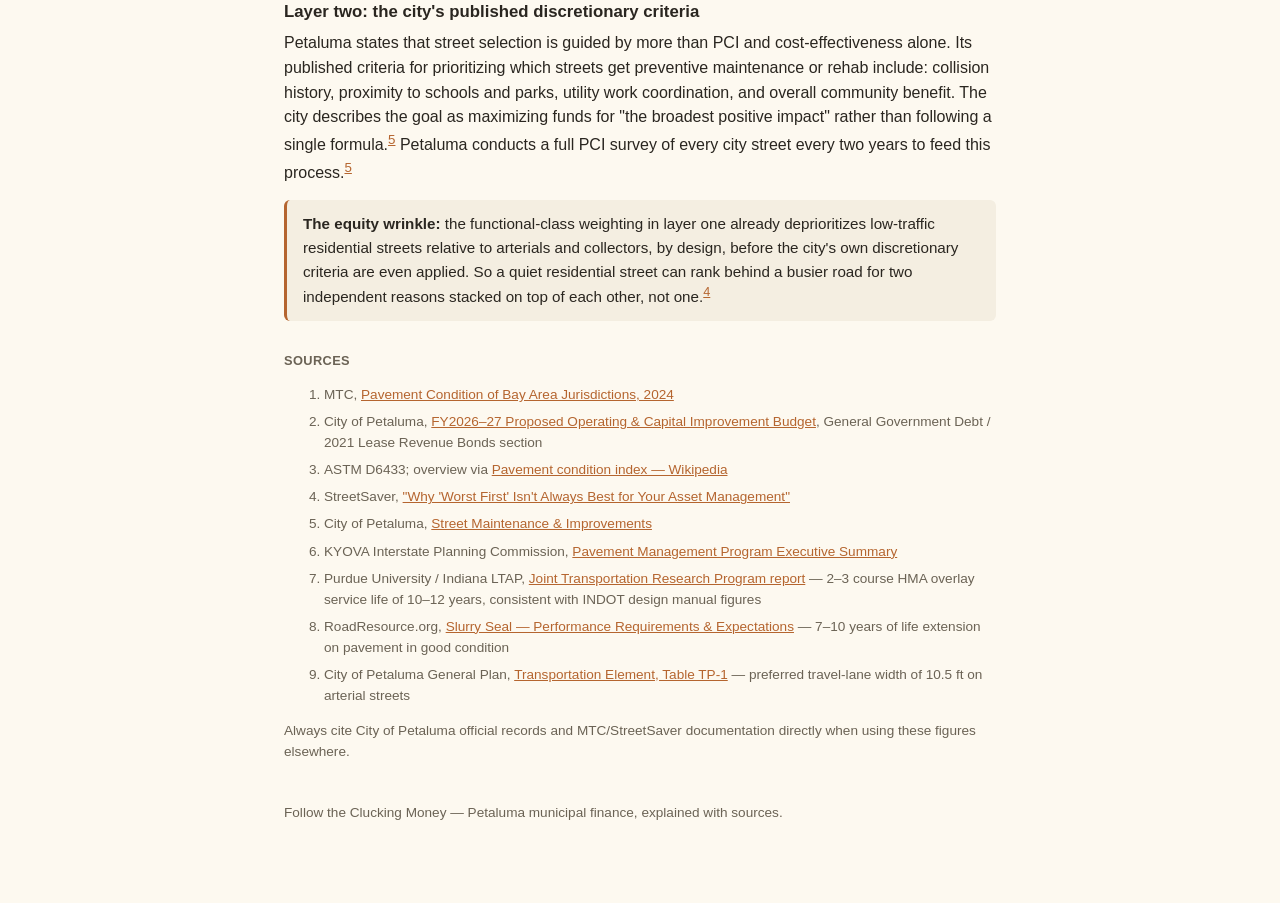
==== commit 97847132: "Replace per-sq-yd figures with concrete North McDowell arterial dollar example 30-year timeline sect" ====
--- a/roads/index.html
+++ b/roads/index.html
@@ -146,14 +146,15 @@
 
 <section>
 <h2>What this looks like over 30 years</h2>
-<p class="timeline-note">Illustrative model, not a measurement of specific Petaluma street segments. Treatment intervals and costs are drawn from published pavement-engineering figures (cited below); the timing of decline from Fair to Failed in the "never treated" row is illustrative of the deterioration curve described above, not a dated forecast for any actual street.</p>
+<p class="timeline-note">Illustrative model, not a measurement of a specific street's actual condition history. Treatment intervals are drawn from published pavement-engineering figures (cited below); the timing of decline from Fair to Failed in the "never treated" row illustrates the deterioration curve described above, not a dated forecast for any real street.</p>
+<p>To make the per-square-yard figures concrete: Petaluma's General Plan sets a preferred travel-lane width of 10.5 feet on arterial streets.<sup><a href="#src9">9</a></sup> A four-lane arterial like <strong>North McDowell Boulevard</strong> is therefore about 42 feet of pavement width; one mile of it works out to roughly <strong>24,640 square yards</strong> of pavement (42 ft × 5,280 ft ÷ 9 sq ft/sq yd). The chart below applies the same per-square-yard costs from the table above to that one-mile quantity.</p>
 
 <div class="chart-wrap">
-<svg viewBox="0 0 700 230" role="img" aria-label="Timeline chart comparing cumulative cost per square yard over 30 years for a road kept Good, a road kept Fair, and a road left untreated until reconstruction.">
+<svg viewBox="0 0 700 230" role="img" aria-label="Timeline chart comparing cumulative cost over 30 years for one mile of a four-lane Petaluma arterial like North McDowell Boulevard, kept Good, kept Fair, or left untreated until reconstruction.">
   <!-- baselines -->
-  <line x1="140" y1="50"  x2="600" y2="50"  stroke="#e4dcc9" stroke-width="2"/>
-  <line x1="140" y1="110" x2="600" y2="110" stroke="#e4dcc9" stroke-width="2"/>
-  <line x1="140" y1="170" x2="600" y2="170" stroke="#e4dcc9" stroke-width="2"/>
+  <line x1="150" y1="50"  x2="600" y2="50"  stroke="#e4dcc9" stroke-width="2"/>
+  <line x1="150" y1="110" x2="600" y2="110" stroke="#e4dcc9" stroke-width="2"/>
+  <line x1="150" y1="170" x2="600" y2="170" stroke="#e4dcc9" stroke-width="2"/>
 
   <!-- row labels -->
   <text x="0" y="46"  font-size="12" fill="#2a2620" font-weight="600">Kept Good</text>
@@ -164,34 +165,34 @@
   <text x="0" y="180" font-size="10.5" fill="#6b6355">→ reconstruction</text>
 
   <!-- Good row: treatments at yr 8, 16, 24 -->
-  <circle cx="263" cy="50" r="6" fill="#e2a34f"/>
-  <circle cx="385" cy="50" r="6" fill="#e2a34f"/>
-  <circle cx="508" cy="50" r="6" fill="#e2a34f"/>
-  <text x="263" y="38" font-size="10.5" fill="#2a2620" text-anchor="middle">$5</text>
-  <text x="385" y="38" font-size="10.5" fill="#2a2620" text-anchor="middle">$5</text>
-  <text x="508" y="38" font-size="10.5" fill="#2a2620" text-anchor="middle">$5</text>
+  <circle cx="270" cy="50" r="6" fill="#e2a34f"/>
+  <circle cx="390" cy="50" r="6" fill="#e2a34f"/>
+  <circle cx="510" cy="50" r="6" fill="#e2a34f"/>
+  <text x="270" y="38" font-size="10.5" fill="#2a2620" text-anchor="middle">$123K</text>
+  <text x="390" y="38" font-size="10.5" fill="#2a2620" text-anchor="middle">$123K</text>
+  <text x="510" y="38" font-size="10.5" fill="#2a2620" text-anchor="middle">$123K</text>
 
   <!-- Fair row: treatments at yr 12, 24 -->
-  <circle cx="324" cy="110" r="7" fill="#a35420"/>
-  <circle cx="508" cy="110" r="7" fill="#a35420"/>
-  <text x="324" y="98" font-size="10.5" fill="#2a2620" text-anchor="middle">$30</text>
-  <text x="508" y="98" font-size="10.5" fill="#2a2620" text-anchor="middle">$30</text>
+  <circle cx="330" cy="110" r="7" fill="#a35420"/>
+  <circle cx="510" cy="110" r="7" fill="#a35420"/>
+  <text x="330" y="98" font-size="10.5" fill="#2a2620" text-anchor="middle">$739K</text>
+  <text x="510" y="98" font-size="10.5" fill="#2a2620" text-anchor="middle">$739K</text>
 
   <!-- Neglected row: one reconstruction at yr ~20 -->
-  <circle cx="447" cy="170" r="9" fill="#803712"/>
-  <text x="447" y="156" font-size="10.5" fill="#2a2620" text-anchor="middle">$130 (reconstruction)</text>
+  <circle cx="450" cy="170" r="9" fill="#803712"/>
+  <text x="450" y="156" font-size="10.5" fill="#2a2620" text-anchor="middle">$3.2M (reconstruction)</text>
 
   <!-- year axis -->
-  <line x1="140" y1="200" x2="600" y2="200" stroke="#e4dcc9" stroke-width="1"/>
-  <text x="140" y="216" font-size="10.5" fill="#6b6355" text-anchor="middle">yr 0</text>
-  <text x="293" y="216" font-size="10.5" fill="#6b6355" text-anchor="middle">yr 10</text>
-  <text x="447" y="216" font-size="10.5" fill="#6b6355" text-anchor="middle">yr 20</text>
+  <line x1="150" y1="200" x2="600" y2="200" stroke="#e4dcc9" stroke-width="1"/>
+  <text x="150" y="216" font-size="10.5" fill="#6b6355" text-anchor="middle">yr 0</text>
+  <text x="300" y="216" font-size="10.5" fill="#6b6355" text-anchor="middle">yr 10</text>
+  <text x="450" y="216" font-size="10.5" fill="#6b6355" text-anchor="middle">yr 20</text>
   <text x="600" y="216" font-size="10.5" fill="#6b6355" text-anchor="middle">yr 30</text>
 
   <!-- totals -->
-  <text x="690" y="46"  font-size="12" fill="#2a2620" font-weight="700" text-anchor="end">$15 total</text>
-  <text x="690" y="106" font-size="12" fill="#2a2620" font-weight="700" text-anchor="end">$60 total</text>
-  <text x="690" y="166" font-size="12" fill="#2a2620" font-weight="700" text-anchor="end">$130 total</text>
+  <text x="690" y="46"  font-size="12" fill="#2a2620" font-weight="700" text-anchor="end">$370K total</text>
+  <text x="690" y="106" font-size="12" fill="#2a2620" font-weight="700" text-anchor="end">$1.48M total</text>
+  <text x="690" y="166" font-size="12" fill="#2a2620" font-weight="700" text-anchor="end">$3.2M total</text>
 </svg>
 </div>
 <div class="legend-row">
@@ -201,12 +202,12 @@
 </div>
 
 <table>
-<tr><th>Starting condition</th><th>Maintenance interval</th><th>Cost per event</th><th>30-yr total</th></tr>
-<tr><td>Good</td><td>Seal every ~8 years<sup><a href="#src8">8</a></sup></td><td class="num">$5/sq yd</td><td class="num">~$15/sq yd</td></tr>
-<tr><td>Fair</td><td>Overlay every ~10–12 years<sup><a href="#src7">7</a></sup></td><td class="num">~$30/sq yd</td><td class="num">~$60/sq yd</td></tr>
-<tr><td>Never treated</td><td>One forced reconstruction, ~year 20</td><td class="num">$130+/sq yd</td><td class="num">~$130+/sq yd</td></tr>
+<tr><th>Starting condition</th><th>Maintenance interval</th><th>Cost per event (1 mi, 4-lane arterial)</th><th>30-yr total</th></tr>
+<tr><td>Good</td><td>Seal every ~8 years<sup><a href="#src8">8</a></sup></td><td class="num">$123,200 (~$5/sq yd)</td><td class="num">$369,600</td></tr>
+<tr><td>Fair</td><td>Overlay every ~10–12 years<sup><a href="#src7">7</a></sup></td><td class="num">$739,200 (~$30/sq yd)</td><td class="num">$1,478,400</td></tr>
+<tr><td>Never treated</td><td>One forced reconstruction, ~year 20</td><td class="num">$3,203,200 (~$130/sq yd)</td><td class="num">$3,203,200</td></tr>
 </table>
-<p class="sources">Holding a road at Good costs roughly a ninth of what one reconstruction cycle costs, over the same 30-year window — and the "never treated" road still needs that $130+/sq yd reconstruction before it can be held at Good again, so the comparison restarts from behind rather than catching up for free.</p>
+<p class="sources">Holding a road at Good costs roughly a ninth of what one reconstruction cycle costs, over the same 30-year window — $369,600 versus $3.2 million for one mile of a four-lane arterial like North McDowell. And the "never treated" street still needs that $3.2 million reconstruction before it can be held at Good again, so the comparison restarts from behind rather than catching up for free.</p>
 
 <div class="callout">
 <strong>These numbers are optimistic, on all three lines.</strong> The "never treated" total leaves out reactive costs — patching potholes on a failing road isn't free, it's just inefficient, and a real neglected street accrues some spending well before year 20. The reconstruction total is also the raw construction cost only; Petaluma's actual backlog is being financed through bonds at ~2.85% interest, so the real cash cost of reaching that point is higher than the sticker price shown. If anything, correcting for both would widen the gap between "kept good" and "never treated," not narrow it.
@@ -239,6 +240,7 @@
 <li id="src6">KYOVA Interstate Planning Commission, <a href="https://kyovaipc.org/Executive_Summary_DRAFT_KYOVA_Pavement_Management_7_12_19.pdf" target="_blank" rel="noopener">Pavement Management Program Executive Summary</a></li>
 <li id="src7">Purdue University / Indiana LTAP, <a href="https://docs.lib.purdue.edu/jtrp/1150" target="_blank" rel="noopener">Joint Transportation Research Program report</a> — 2–3 course HMA overlay service life of 10–12 years, consistent with INDOT design manual figures</li>
 <li id="src8">RoadResource.org, <a href="https://roadresource.org/treatment_resources/slurry_seal/about_expectations" target="_blank" rel="noopener">Slurry Seal — Performance Requirements &amp; Expectations</a> — 7–10 years of life extension on pavement in good condition</li>
+<li id="src9">City of Petaluma General Plan, <a href="https://static1.squarespace.com/static/5ea880f6d9a2075c7b7f54af/t/69c69e283480122b47a8a842/1774624296935/PetalumaGP_PublicDraft_Transportation.pdf" target="_blank" rel="noopener">Transportation Element, Table TP-1</a> — preferred travel-lane width of 10.5 ft on arterial streets</li>
 </ol>
 <p class="sources" style="margin-top:10px;">Always cite City of Petaluma official records and MTC/StreetSaver documentation directly when using these figures elsewhere.</p>
 </section>
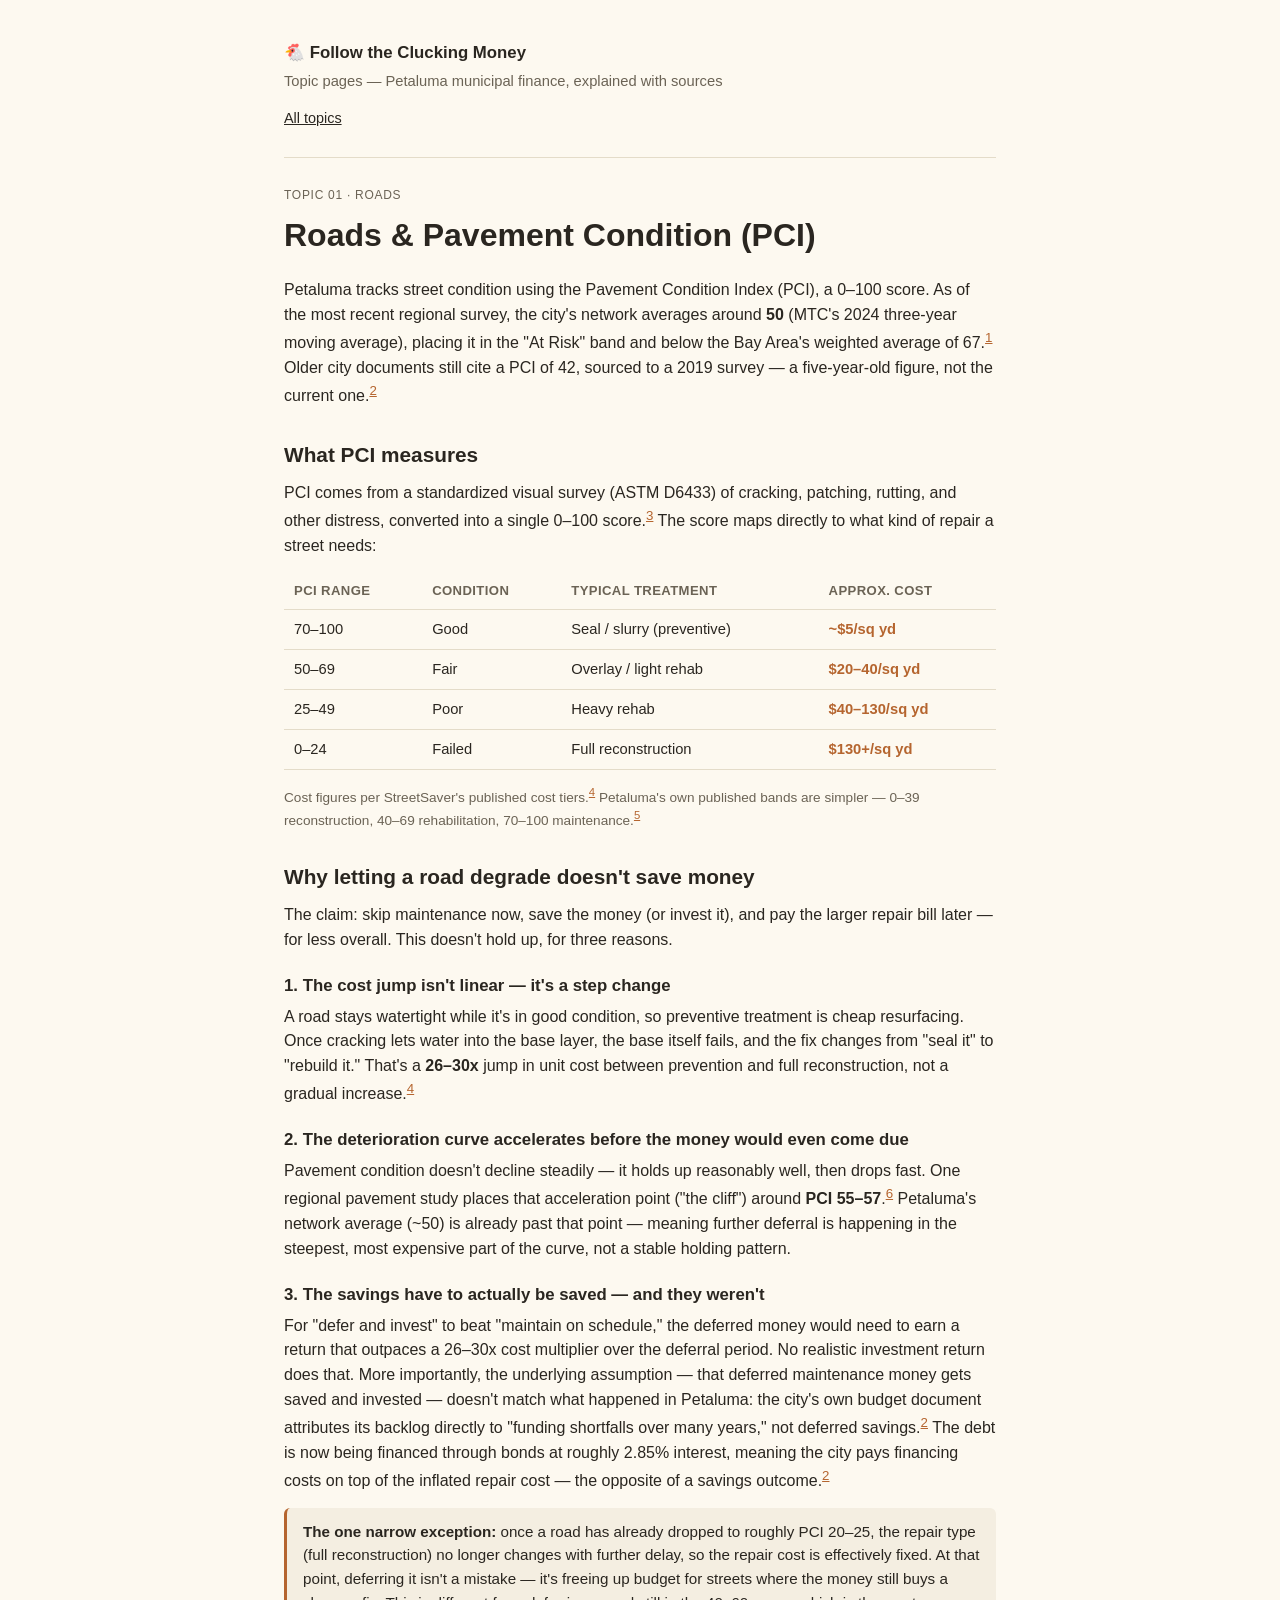
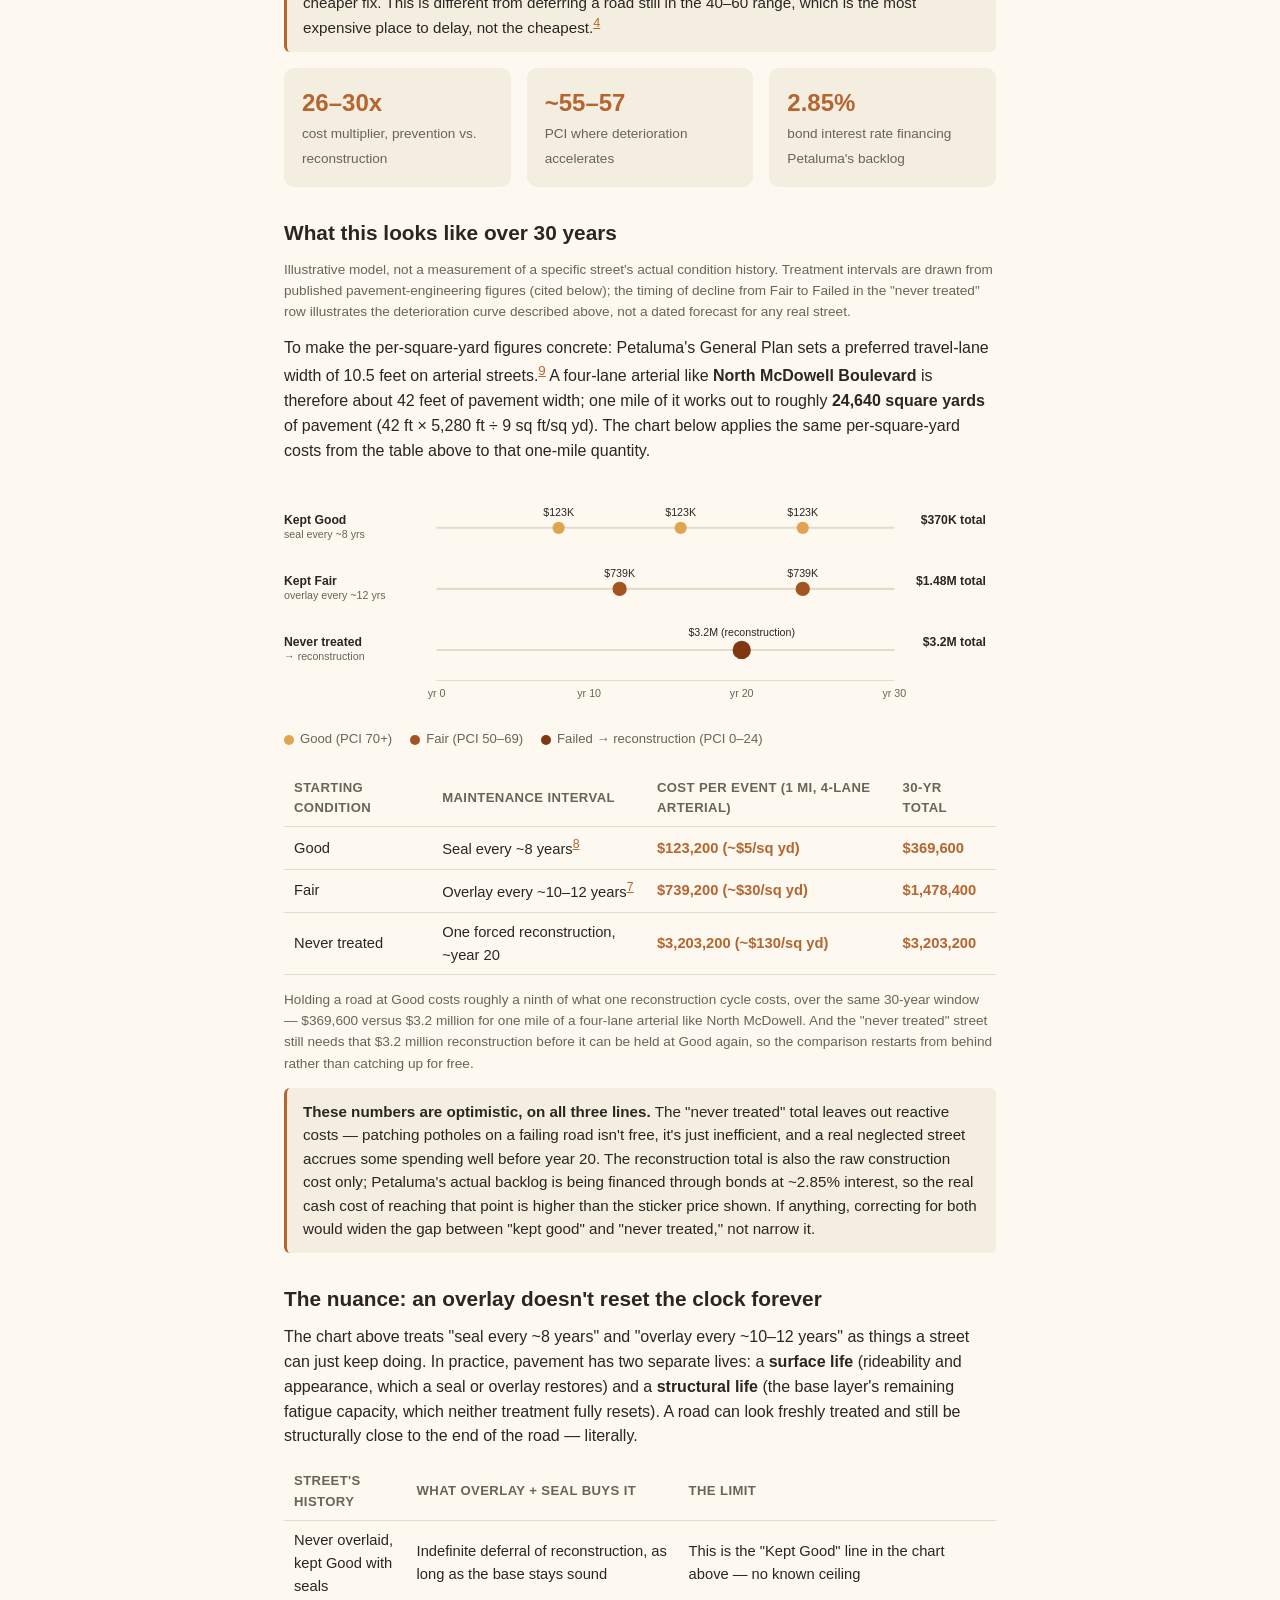
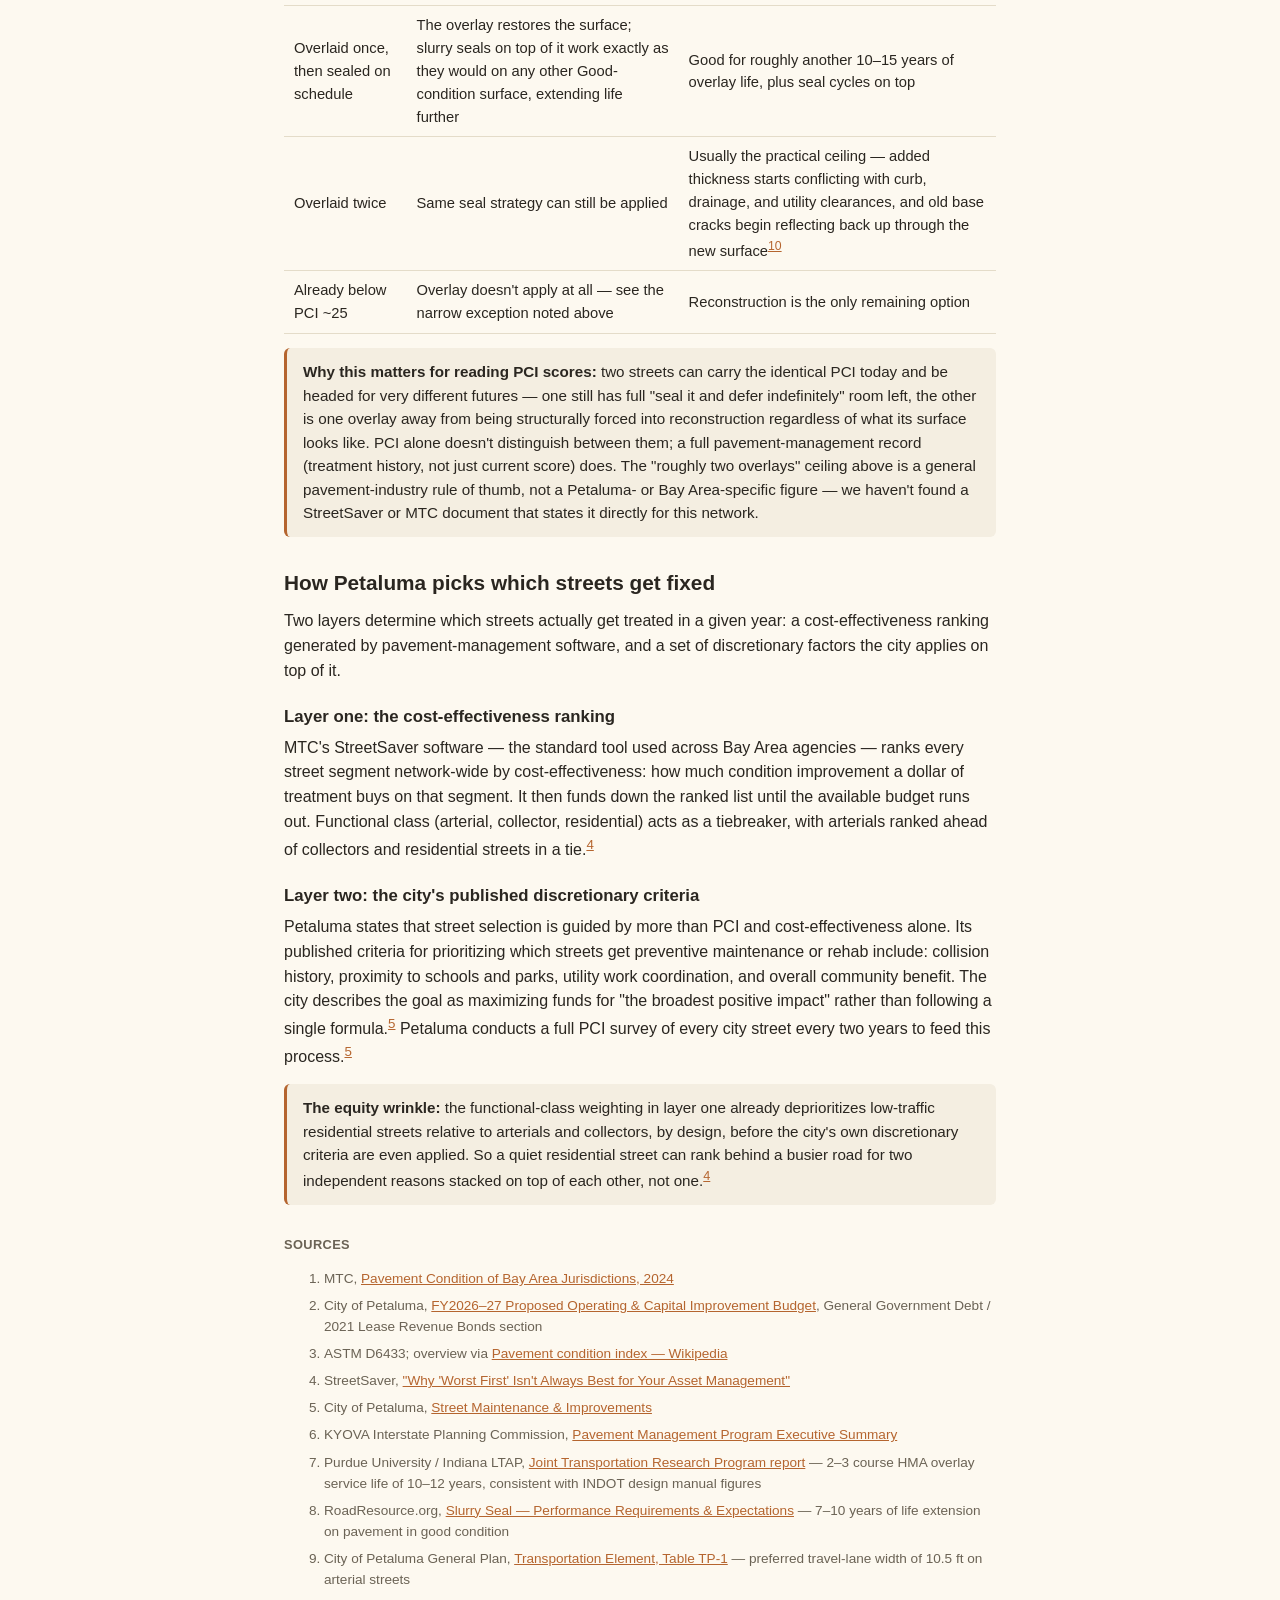
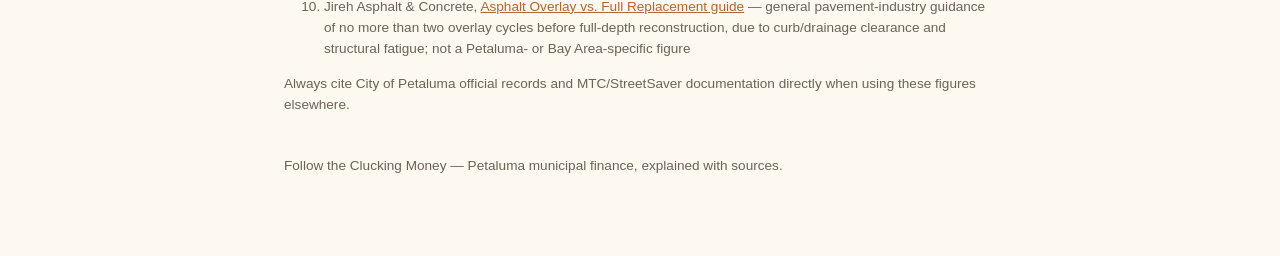
==== commit 0edbbb74: "Add overlay/structural-life nuance section with scenario table Explains that seal/overlay cycles res" ====
--- a/roads/index.html
+++ b/roads/index.html
@@ -215,6 +215,23 @@
 </section>
 
 <section>
+<h2>The nuance: an overlay doesn't reset the clock forever</h2>
+<p>The chart above treats "seal every ~8 years" and "overlay every ~10–12 years" as things a street can just keep doing. In practice, pavement has two separate lives: a <strong>surface life</strong> (rideability and appearance, which a seal or overlay restores) and a <strong>structural life</strong> (the base layer's remaining fatigue capacity, which neither treatment fully resets). A road can look freshly treated and still be structurally close to the end of the road — literally.</p>
+
+<table>
+<tr><th>Street's history</th><th>What overlay + seal buys it</th><th>The limit</th></tr>
+<tr><td>Never overlaid, kept Good with seals</td><td>Indefinite deferral of reconstruction, as long as the base stays sound</td><td>This is the "Kept Good" line in the chart above — no known ceiling</td></tr>
+<tr><td>Overlaid once, then sealed on schedule</td><td>The overlay restores the surface; slurry seals on top of it work exactly as they would on any other Good-condition surface, extending life further</td><td>Good for roughly another 10–15 years of overlay life, plus seal cycles on top</td></tr>
+<tr><td>Overlaid twice</td><td>Same seal strategy can still be applied</td><td>Usually the practical ceiling — added thickness starts conflicting with curb, drainage, and utility clearances, and old base cracks begin reflecting back up through the new surface<sup><a href="#src10">10</a></sup></td></tr>
+<tr><td>Already below PCI ~25</td><td>Overlay doesn't apply at all — see the narrow exception noted above</td><td>Reconstruction is the only remaining option</td></tr>
+</table>
+
+<div class="callout">
+<strong>Why this matters for reading PCI scores:</strong> two streets can carry the identical PCI today and be headed for very different futures — one still has full "seal it and defer indefinitely" room left, the other is one overlay away from being structurally forced into reconstruction regardless of what its surface looks like. PCI alone doesn't distinguish between them; a full pavement-management record (treatment history, not just current score) does. The "roughly two overlays" ceiling above is a general pavement-industry rule of thumb, not a Petaluma- or Bay Area-specific figure — we haven't found a StreetSaver or MTC document that states it directly for this network.
+</div>
+</section>
+
+<section>
 <h2>How Petaluma picks which streets get fixed</h2>
 <p>Two layers determine which streets actually get treated in a given year: a cost-effectiveness ranking generated by pavement-management software, and a set of discretionary factors the city applies on top of it.</p>
 
@@ -241,6 +258,7 @@
 <li id="src7">Purdue University / Indiana LTAP, <a href="https://docs.lib.purdue.edu/jtrp/1150" target="_blank" rel="noopener">Joint Transportation Research Program report</a> — 2–3 course HMA overlay service life of 10–12 years, consistent with INDOT design manual figures</li>
 <li id="src8">RoadResource.org, <a href="https://roadresource.org/treatment_resources/slurry_seal/about_expectations" target="_blank" rel="noopener">Slurry Seal — Performance Requirements &amp; Expectations</a> — 7–10 years of life extension on pavement in good condition</li>
 <li id="src9">City of Petaluma General Plan, <a href="https://static1.squarespace.com/static/5ea880f6d9a2075c7b7f54af/t/69c69e283480122b47a8a842/1774624296935/PetalumaGP_PublicDraft_Transportation.pdf" target="_blank" rel="noopener">Transportation Element, Table TP-1</a> — preferred travel-lane width of 10.5 ft on arterial streets</li>
+<li id="src10">Jireh Asphalt &amp; Concrete, <a href="https://jirehwa.com/blog/asphalt-overlay-resurfacing-guide-washington" target="_blank" rel="noopener">Asphalt Overlay vs. Full Replacement guide</a> — general pavement-industry guidance of no more than two overlay cycles before full-depth reconstruction, due to curb/drainage clearance and structural fatigue; not a Petaluma- or Bay Area-specific figure</li>
 </ol>
 <p class="sources" style="margin-top:10px;">Always cite City of Petaluma official records and MTC/StreetSaver documentation directly when using these figures elsewhere.</p>
 </section>
